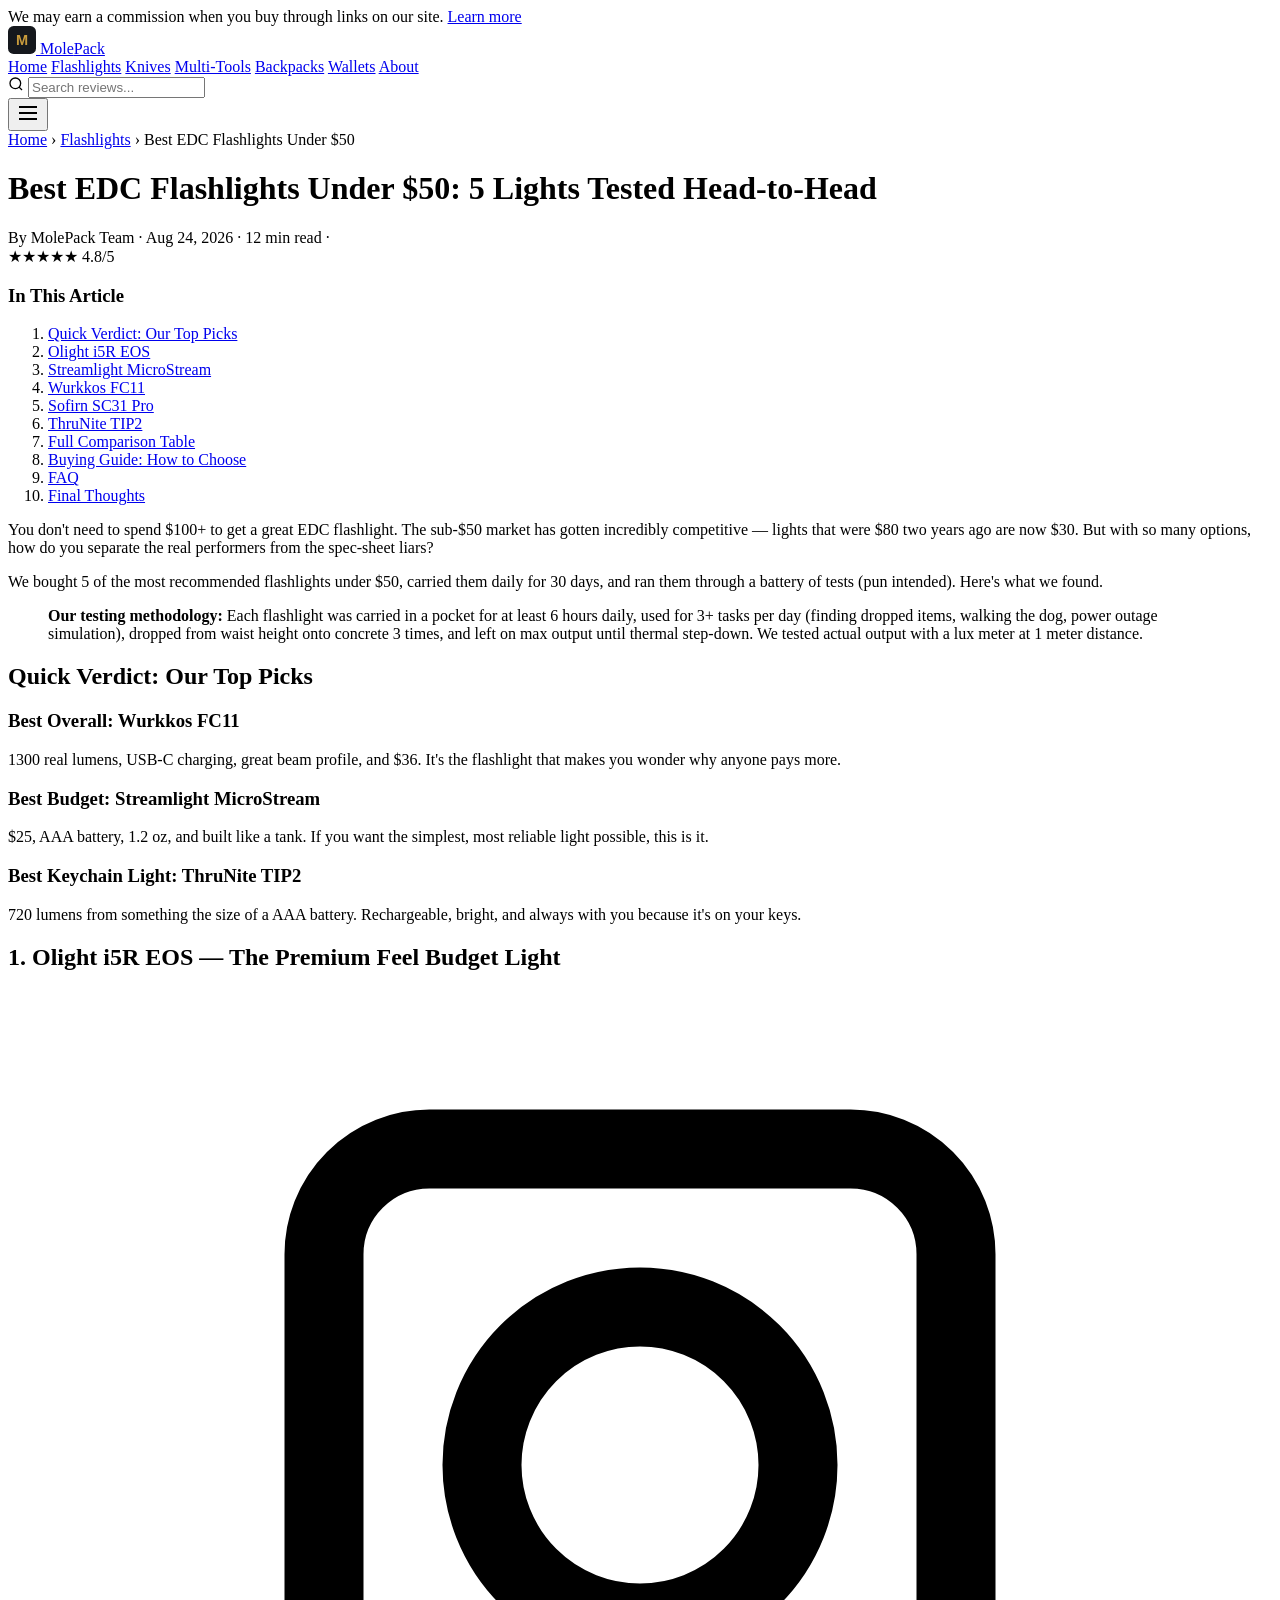
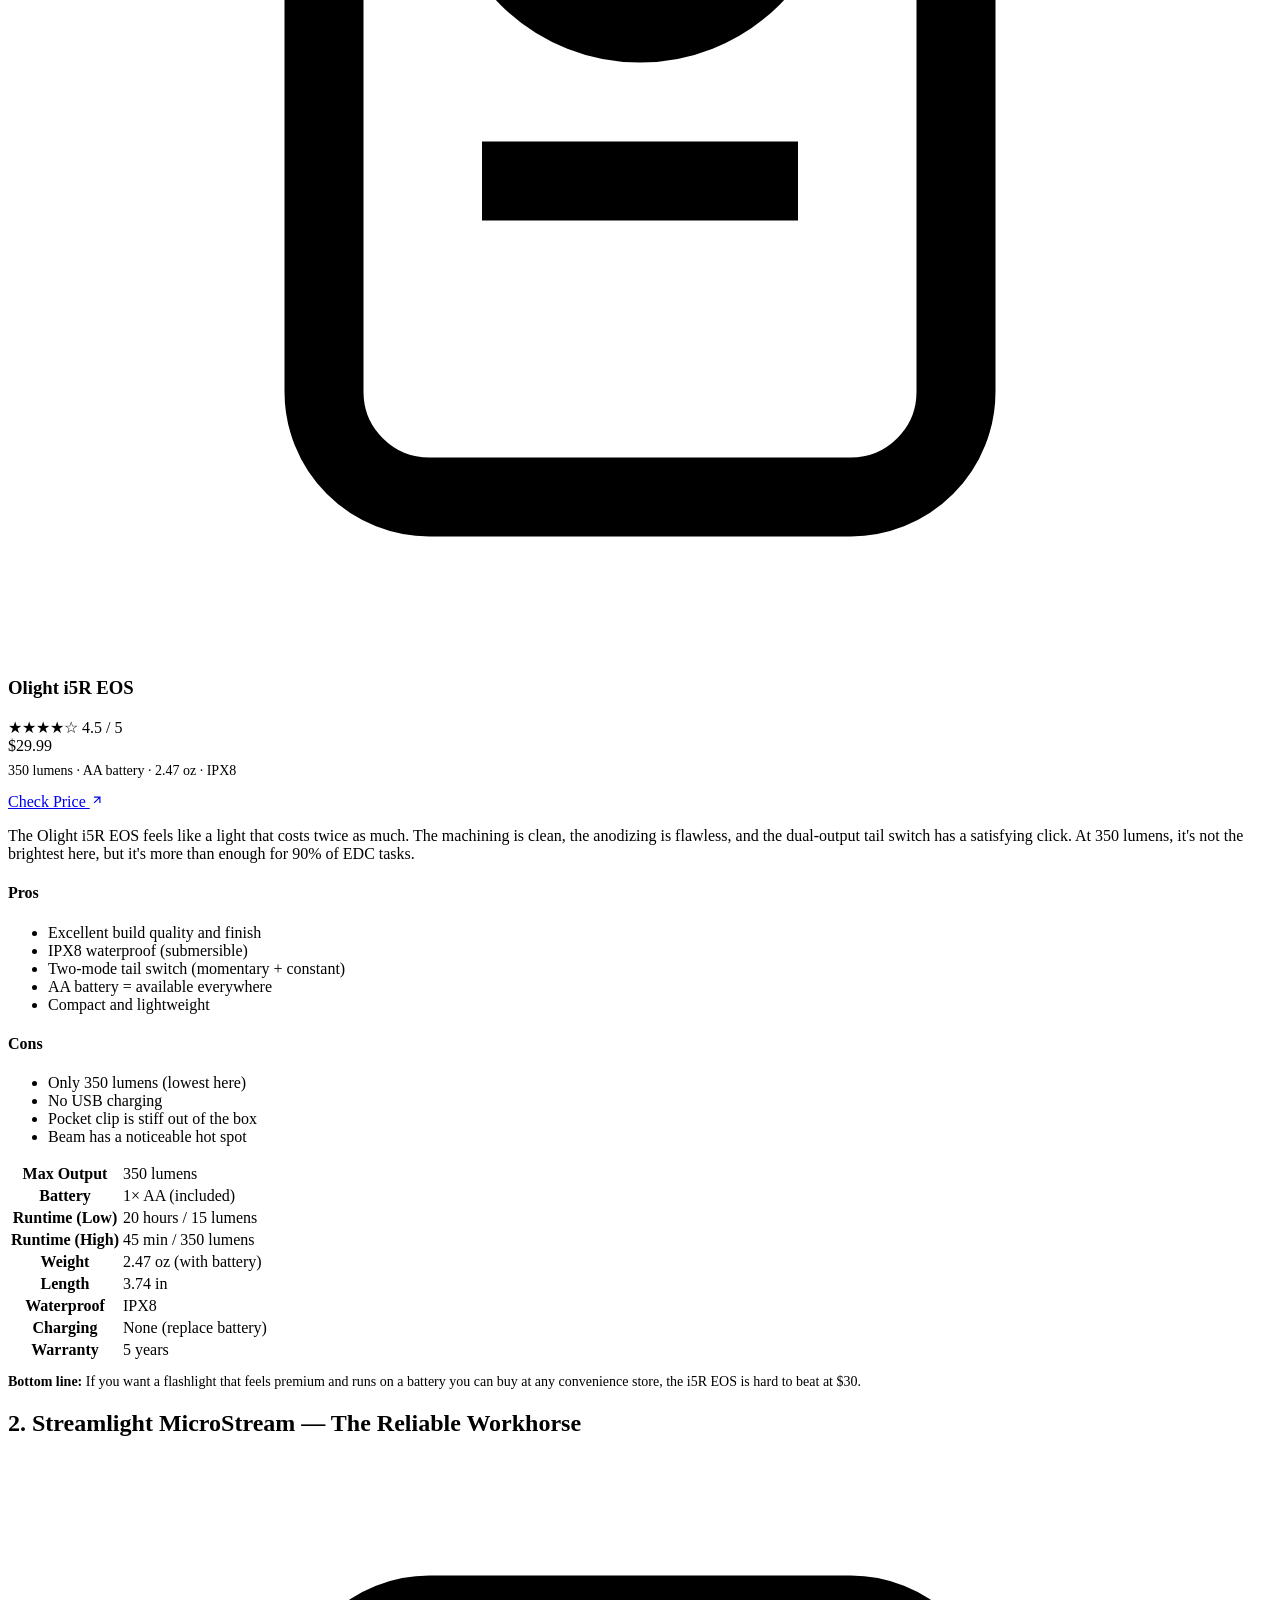
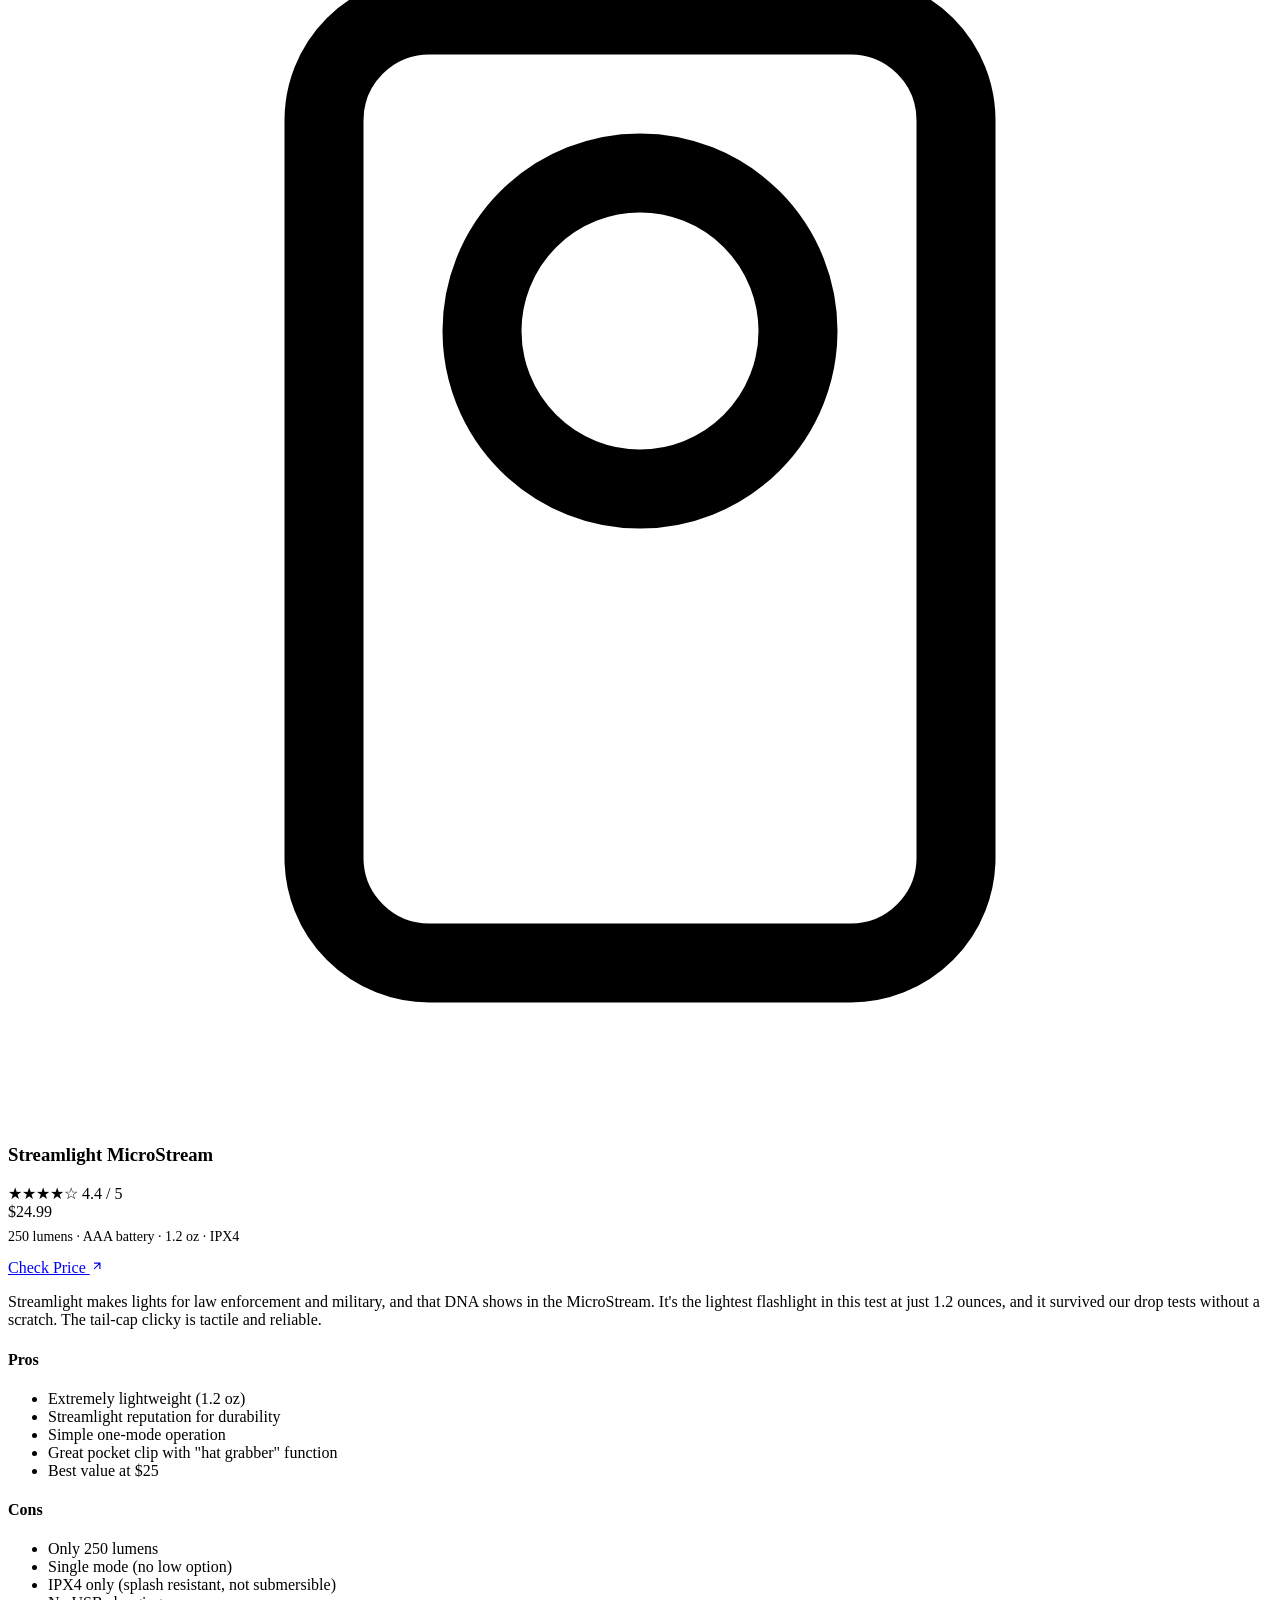
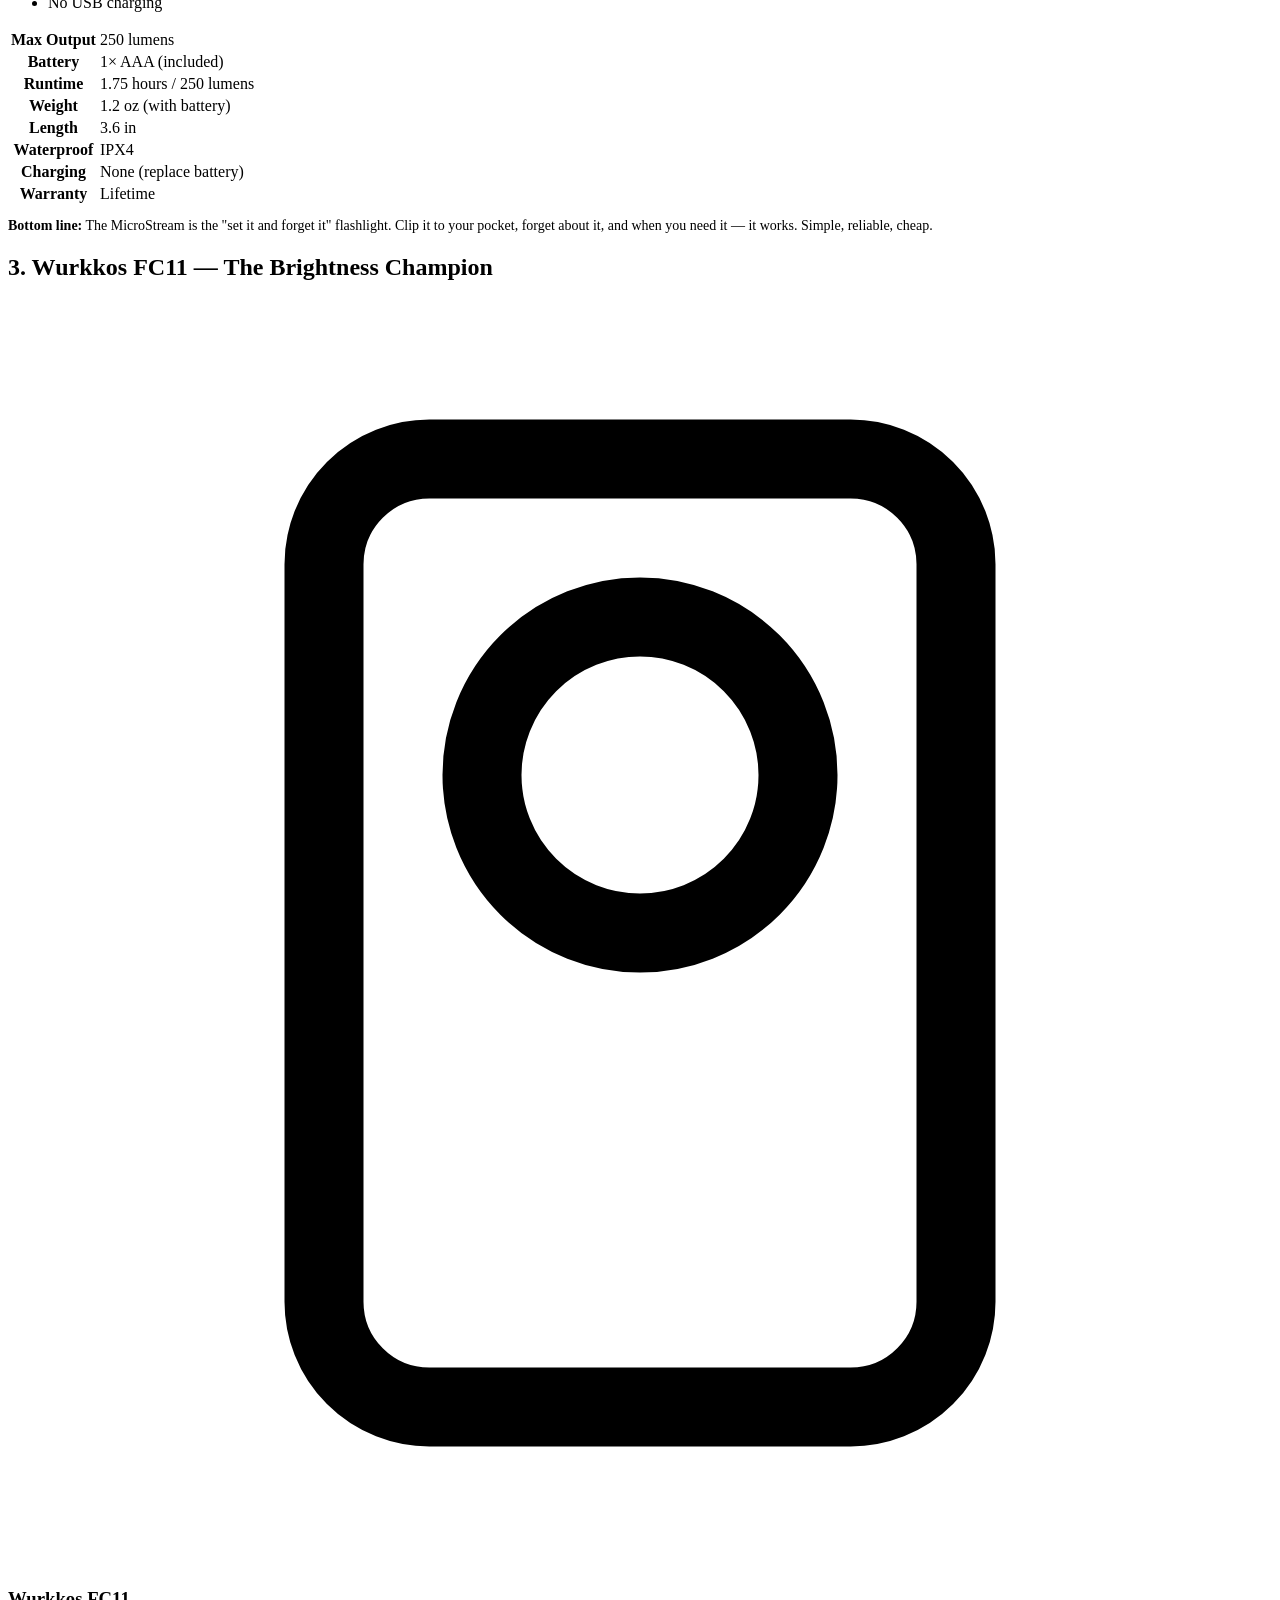
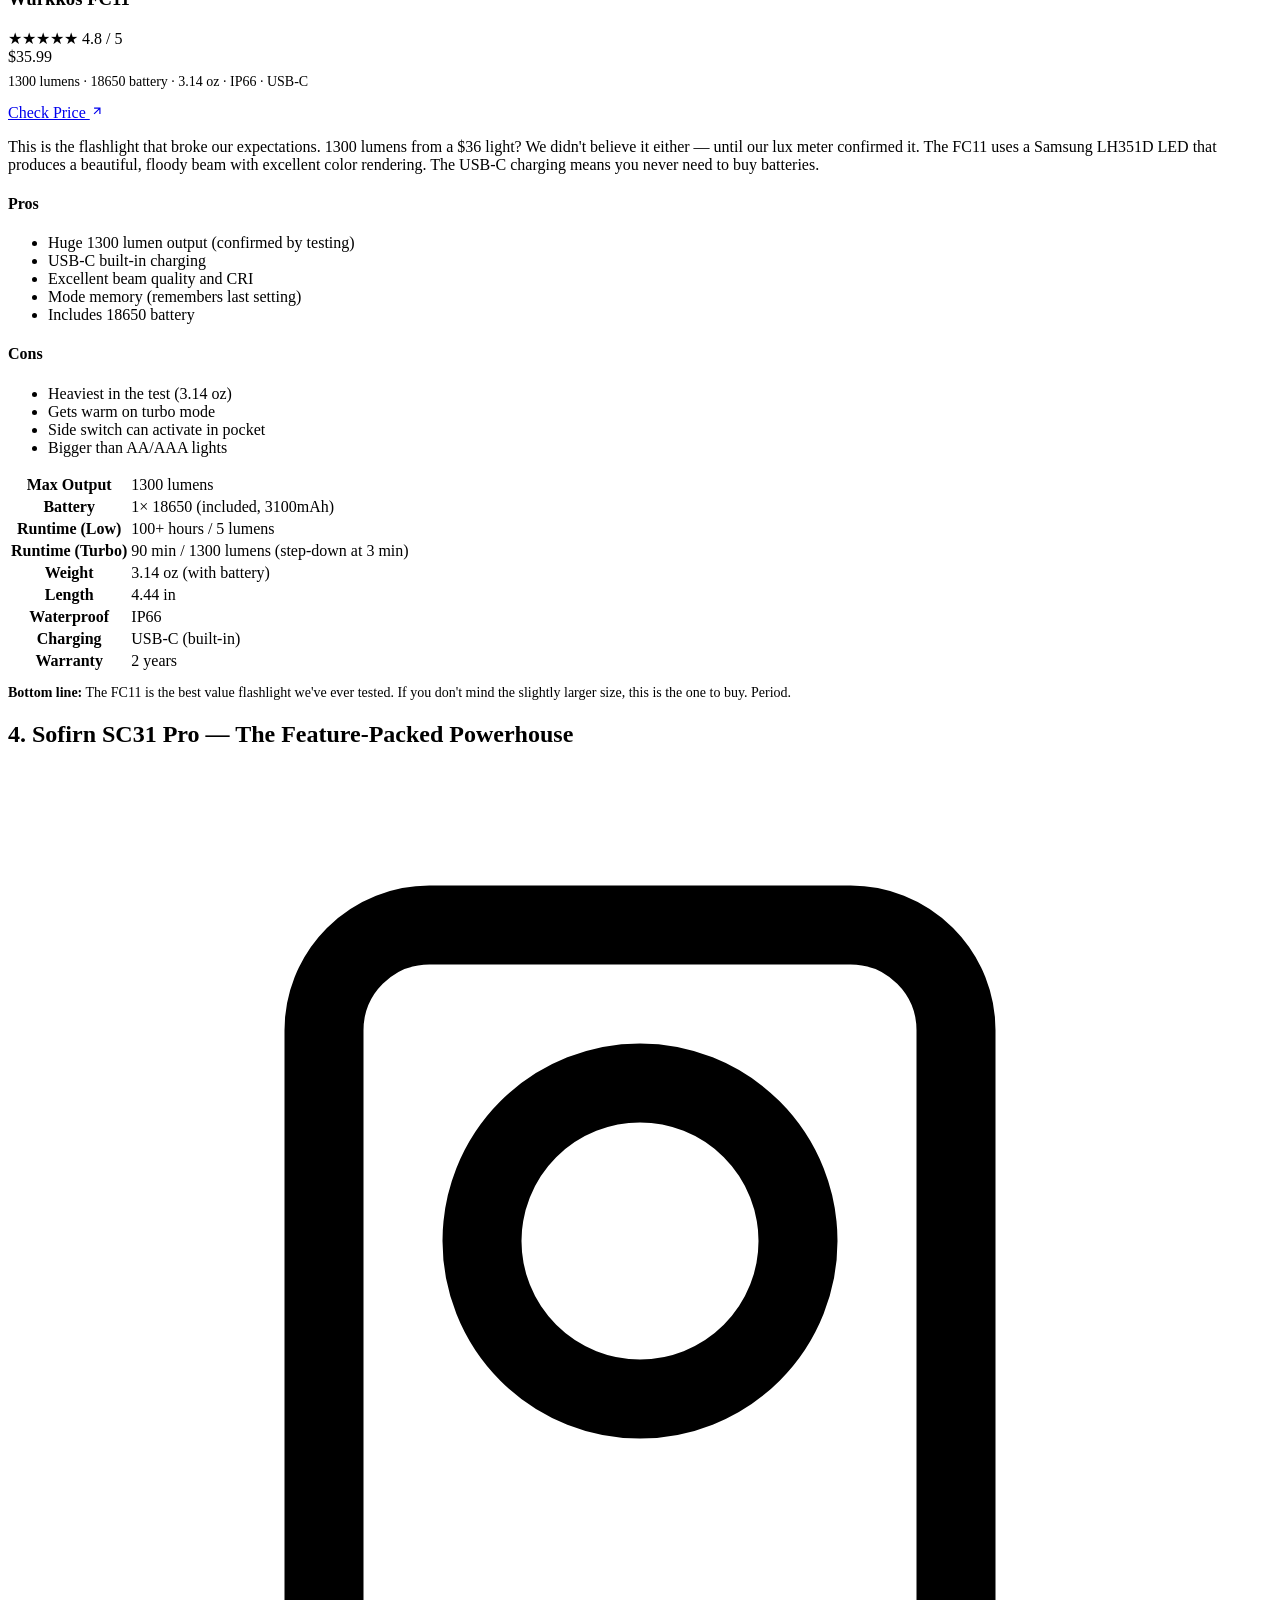
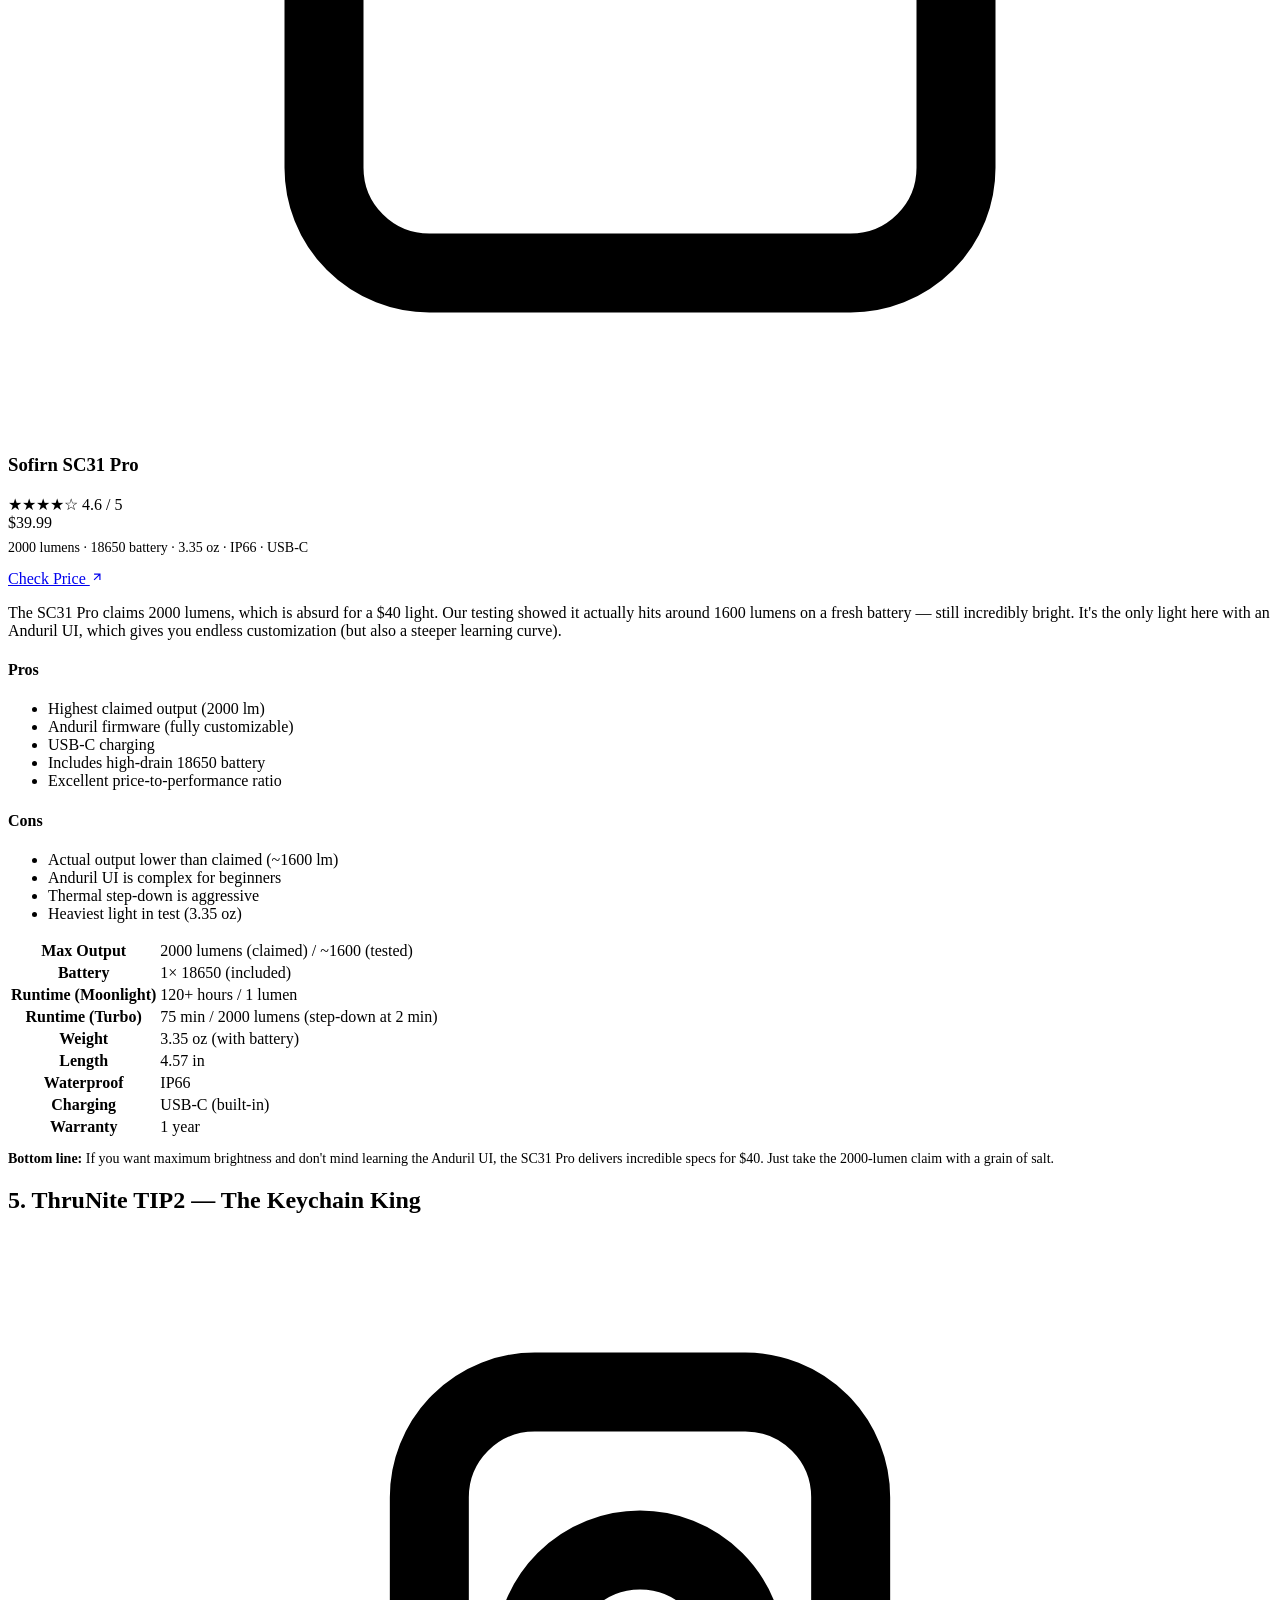
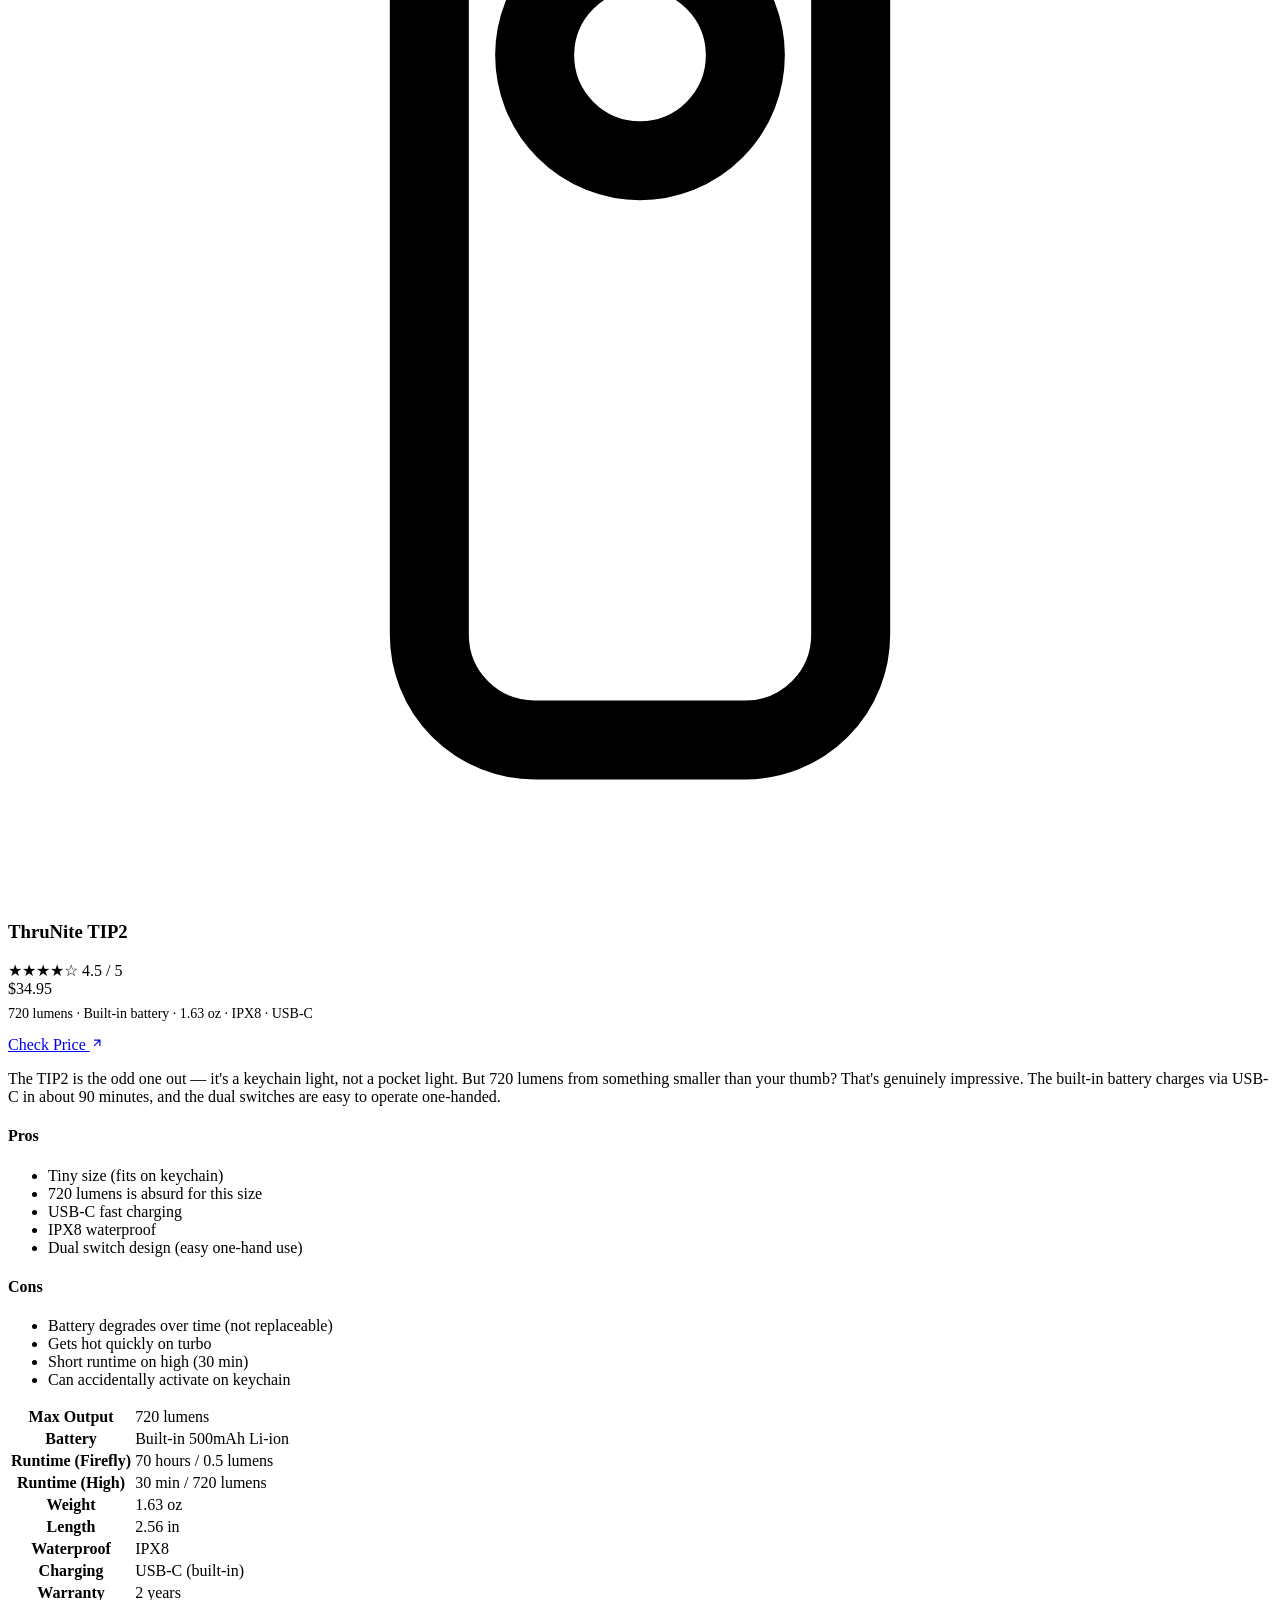
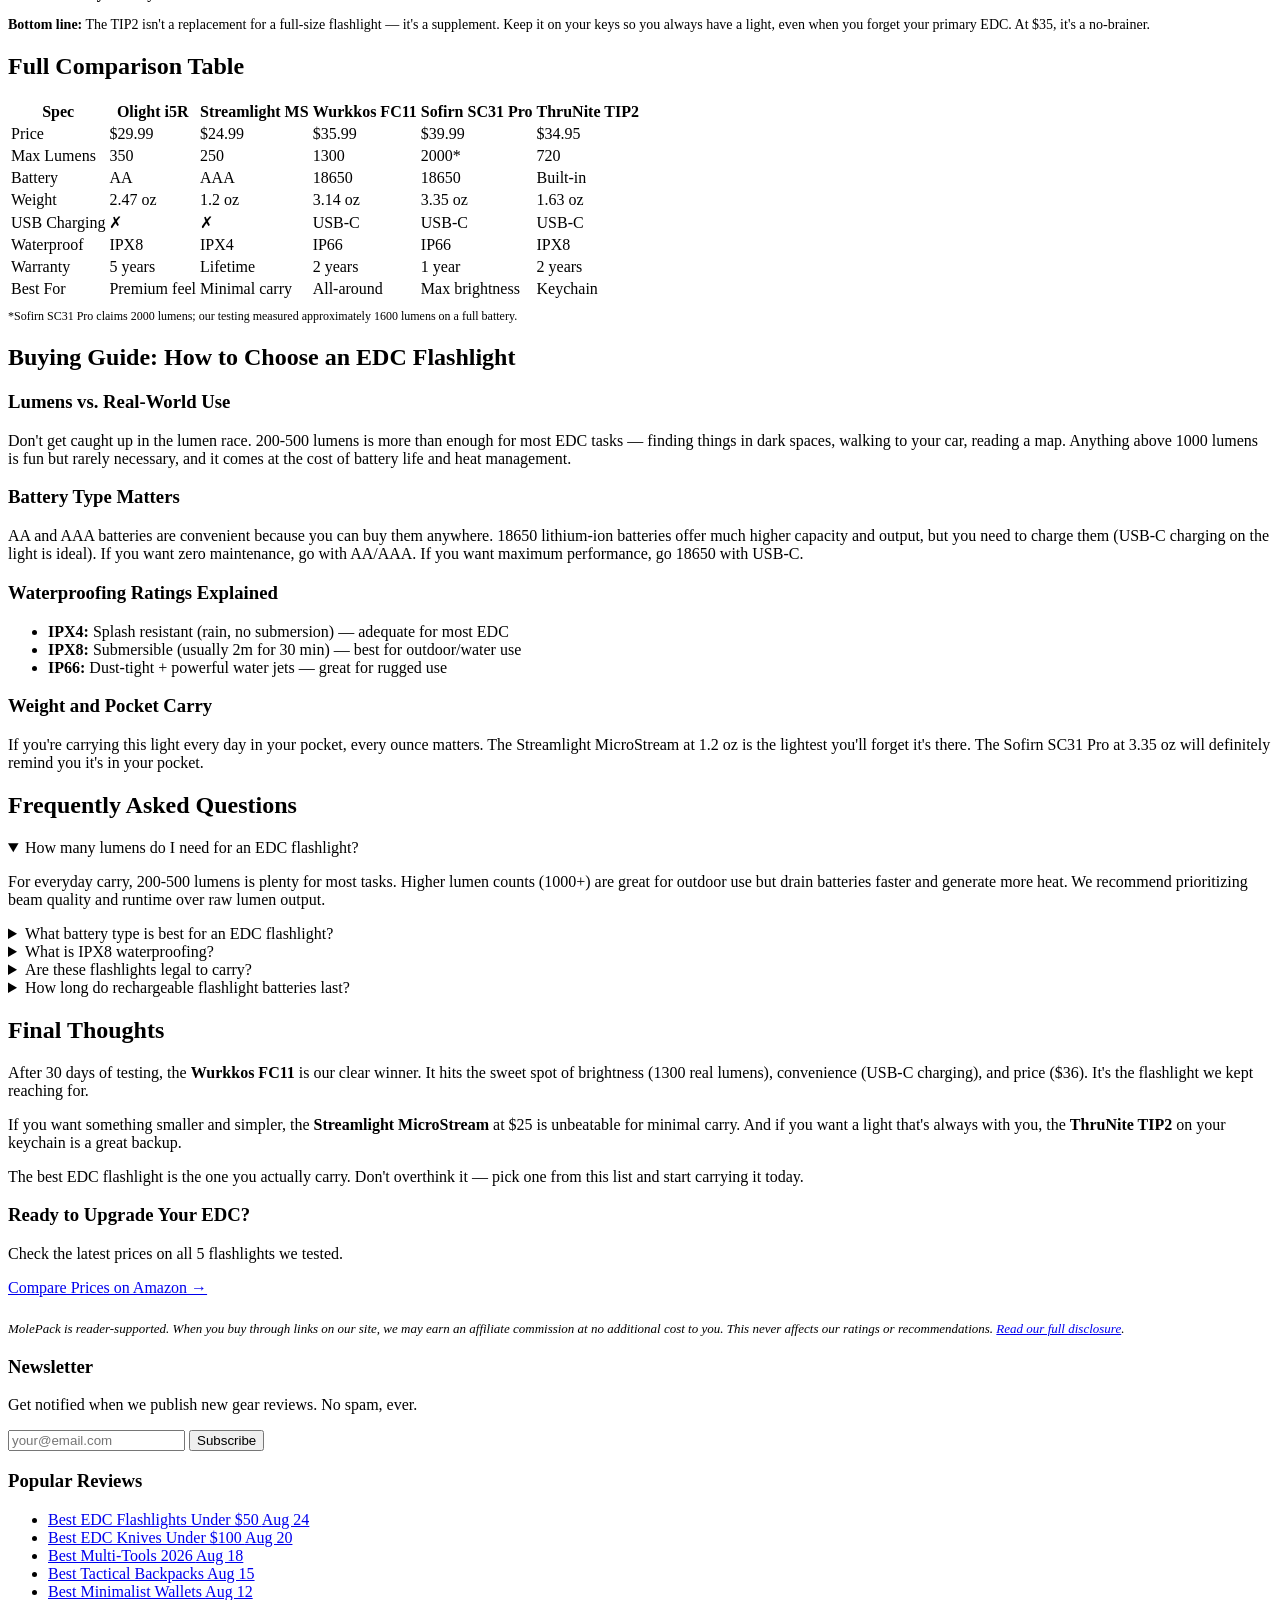
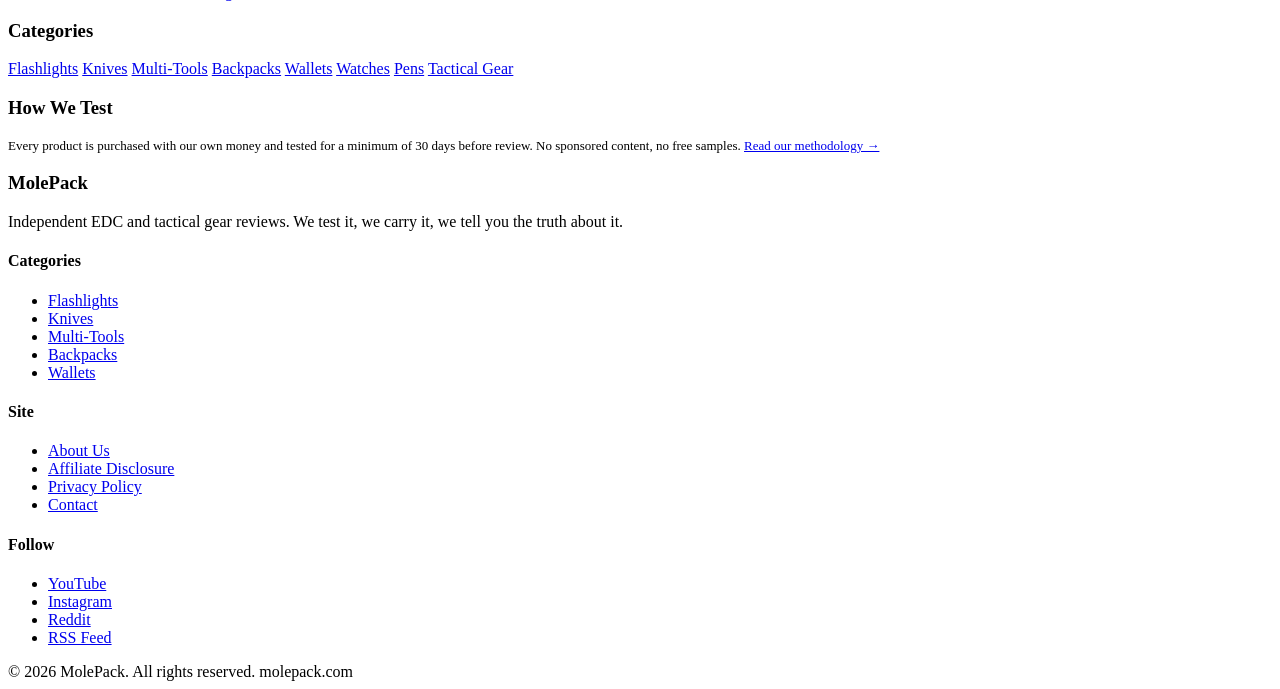
==== best-edc-flashlight-under-50.html @ a9534866 "Add first review article: Best EDC Flashlights Under $50" ====
<!DOCTYPE html>
<html lang="en">
<head>
  <meta charset="UTF-8">
  <meta name="viewport" content="width=device-width, initial-scale=1.0">
  <title>Best EDC Flashlights Under $50: 5 Lights Tested Head-to-Head (2026)</title>
  <meta name="description" content="We tested 5 of the best EDC flashlights under $50 for 30 days. Real lumen tests, drop tests, and pocket time. Olight, Streamlight, Wurkkos, Sofirn, and ThruNite compared.">
  <meta name="keywords" content="best edc flashlight under 50, edc flashlight review, olight i5r, streamlight microstream, wurkkos fc11, sofirn sc31, thrunite tip2">
  <link rel="canonical" href="https://molepack.com/best-edc-flashlight-under-50.html">
  <meta property="og:type" content="article">
  <meta property="og:title" content="Best EDC Flashlights Under $50: 5 Lights Tested Head-to-Head">
  <meta property="og:description" content="We tested 5 popular sub-$50 flashlights for 30 days. Real lumen tests, drop tests, and pocket time.">
  <meta property="og:url" content="https://molepack.com/best-edc-flashlight-under-50.html">
  <meta property="og:site_name" content="MolePack">
  <meta name="twitter:card" content="summary_large_image">
  <meta name="twitter:title" content="Best EDC Flashlights Under $50: 5 Lights Tested Head-to-Head">
  <meta name="twitter:description" content="We tested 5 popular sub-$50 flashlights for 30 days. Here's what held up and what didn't.">
  <link rel="icon" type="image/svg+xml" href="data:image/svg+xml,<svg xmlns='http://www.w3.org/2000/svg' viewBox='0 0 100 100'><rect width='100' height='100' rx='20' fill='%230d0f12'/><text x='50' y='68' font-size='52' font-weight='bold' text-anchor='middle' fill='%23c89b3c'>M</text></svg>">
  <link rel="stylesheet" href="css/style.css">
  <script type="application/ld+json">
  {
    "@context": "https://schema.org",
    "@type": "Article",
    "headline": "Best EDC Flashlights Under $50: 5 Lights Tested Head-to-Head",
    "description": "We tested 5 of the best EDC flashlights under $50 for 30 days. Real lumen tests, drop tests, and pocket time.",
    "datePublished": "2026-08-24",
    "dateModified": "2026-08-24",
    "author": { "@type": "Organization", "name": "MolePack" },
    "publisher": { "@type": "Organization", "name": "MolePack" },
    "mainEntityOfPage": "https://molepack.com/best-edc-flashlight-under-50.html"
  }
  </script>
  <script type="application/ld+json">
  {
    "@context": "https://schema.org",
    "@type": "FAQPage",
    "mainEntity": [
      {
        "@type": "Question",
        "name": "How many lumens do I need for an EDC flashlight?",
        "acceptedAnswer": { "@type": "Answer", "text": "For everyday carry, 200-500 lumens is plenty for most tasks. Higher lumen counts (1000+) are great for outdoor use but drain batteries faster and generate more heat." }
      },
      {
        "@type": "Question",
        "name": "What battery type is best for an EDC flashlight?",
        "acceptedAnswer": { "@type": "Answer", "text": "AA and AAA batteries are the most convenient since you can buy them anywhere. 18650 rechargeable batteries offer higher output and runtime but require a dedicated charger or USB charging built into the light." }
      },
      {
        "@type": "Question",
        "name": "What is IPX8 waterproofing?",
        "acceptedAnswer": { "@type": "Answer", "text": "IPX8 means the flashlight can be submerged in water beyond 1 meter depth (typically up to 2 meters for 30 minutes). This is the highest common waterproof rating for EDC flashlights." }
      }
    ]
  }
  </script>
</head>
<body>

<!-- Affiliate Disclosure Bar -->
<div class="affiliate-bar">
  We may earn a commission when you buy through links on our site. <a href="affiliate-disclosure.html">Learn more</a>
</div>

<!-- Header -->
<header class="site-header">
  <div class="header-inner">
    <a href="index.html" class="logo">
      <svg width="28" height="28" viewBox="0 0 100 100" fill="none">
        <rect width="100" height="100" rx="20" fill="#15181d"/>
        <text x="50" y="68" font-size="52" font-weight="bold" text-anchor="middle" fill="#c89b3c" font-family="sans-serif">M</text>
      </svg>
      Mole<span>Pack</span>
    </a>
    <nav class="main-nav">
      <a href="index.html">Home</a>
      <a href="best-edc-flashlight-under-50.html">Flashlights</a>
      <a href="index.html">Knives</a>
      <a href="index.html">Multi-Tools</a>
      <a href="index.html">Backpacks</a>
      <a href="index.html">Wallets</a>
      <a href="about.html">About</a>
    </nav>
    <div class="search-box">
      <svg width="16" height="16" viewBox="0 0 24 24" fill="none" stroke="currentColor" stroke-width="2"><circle cx="11" cy="11" r="8"/><line x1="21" y1="21" x2="16.65" y2="16.65"/></svg>
      <input type="text" placeholder="Search reviews...">
    </div>
    <button class="menu-toggle" aria-label="Menu">
      <svg width="24" height="24" viewBox="0 0 24 24" fill="none" stroke="currentColor" stroke-width="2"><line x1="3" y1="6" x2="21" y2="6"/><line x1="3" y1="12" x2="21" y2="12"/><line x1="3" y1="18" x2="21" y2="18"/></svg>
    </button>
  </div>
</header>

<!-- Article Content -->
<div class="page-wrap">
  <main>

    <!-- Article Header -->
    <div class="article-header">
      <div class="breadcrumb">
        <a href="index.html">Home</a> <span>›</span> <a href="index.html">Flashlights</a> <span>›</span> Best EDC Flashlights Under $50
      </div>
      <h1 class="article-title">Best EDC Flashlights Under $50: 5 Lights Tested Head-to-Head</h1>
      <div class="article-meta">
        <span class="author">By MolePack Team</span>
        <span>·</span>
        <span>Aug 24, 2026</span>
        <span>·</span>
        <span>12 min read</span>
        <span>·</span>
        <div class="rating-large">
          <span class="stars">★★★★★</span>
          <span class="score">4.8/5</span>
        </div>
      </div>
    </div>

    <!-- Table of Contents -->
    <div class="toc">
      <h3>In This Article</h3>
      <ol>
        <li><a href="#verdict">Quick Verdict: Our Top Picks</a></li>
        <li><a href="#olight">Olight i5R EOS</a></li>
        <li><a href="#streamlight">Streamlight MicroStream</a></li>
        <li><a href="#wurkkos">Wurkkos FC11</a></li>
        <li><a href="#sofirn">Sofirn SC31 Pro</a></li>
        <li><a href="#thrunite">ThruNite TIP2</a></li>
        <li><a href="#comparison">Full Comparison Table</a></li>
        <li><a href="#buying-guide">Buying Guide: How to Choose</a></li>
        <li><a href="#faq">FAQ</a></li>
        <li><a href="#conclusion">Final Thoughts</a></li>
      </ol>
    </div>

    <!-- Article Body -->
    <div class="article-body">

      <p>You don't need to spend $100+ to get a great EDC flashlight. The sub-$50 market has gotten incredibly competitive — lights that were $80 two years ago are now $30. But with so many options, how do you separate the real performers from the spec-sheet liars?</p>

      <p>We bought 5 of the most recommended flashlights under $50, carried them daily for 30 days, and ran them through a battery of tests (pun intended). Here's what we found.</p>

      <blockquote><strong>Our testing methodology:</strong> Each flashlight was carried in a pocket for at least 6 hours daily, used for 3+ tasks per day (finding dropped items, walking the dog, power outage simulation), dropped from waist height onto concrete 3 times, and left on max output until thermal step-down. We tested actual output with a lux meter at 1 meter distance.</blockquote>

      <!-- Quick Verdict -->
      <h2 id="verdict">Quick Verdict: Our Top Picks</h2>

      <div class="verdict-box">
        <h3>Best Overall: Wurkkos FC11</h3>
        <p>1300 real lumens, USB-C charging, great beam profile, and $36. It's the flashlight that makes you wonder why anyone pays more.</p>
      </div>

      <div class="verdict-box">
        <h3>Best Budget: Streamlight MicroStream</h3>
        <p>$25, AAA battery, 1.2 oz, and built like a tank. If you want the simplest, most reliable light possible, this is it.</p>
      </div>

      <div class="verdict-box">
        <h3>Best Keychain Light: ThruNite TIP2</h3>
        <p>720 lumens from something the size of a AAA battery. Rechargeable, bright, and always with you because it's on your keys.</p>
      </div>

      <!-- Product 1: Olight -->
      <h2 id="olight">1. Olight i5R EOS — The Premium Feel Budget Light</h2>

      <div class="product-review">
        <div class="product-review-header">
          <div class="product-review-img">
            <svg viewBox="0 0 24 24" fill="none" stroke="currentColor" stroke-width="1.5"><rect x="6" y="3" width="12" height="18" rx="2"/><circle cx="12" cy="9" r="3"/><line x1="9" y1="15" x2="15" y2="15"/></svg>
          </div>
          <div class="product-review-info">
            <h3>Olight i5R EOS</h3>
            <div class="product-rating">
              <span class="stars">★★★★☆</span>
              <span>4.5 / 5</span>
            </div>
            <div class="product-price">$29.99</div>
            <p style="margin-top: 8px; font-size: 14px; color: var(--text-dim);">350 lumens · AA battery · 2.47 oz · IPX8</p>
          </div>
          <a href="https://www.olightstore.com" target="_blank" rel="noopener noreferrer nofollow sponsored" class="btn-check-price">
            Check Price
            <svg width="14" height="14" viewBox="0 0 24 24" fill="none" stroke="currentColor" stroke-width="2"><path d="M7 17l9.2-9.2M17 17V7H7"/></svg>
          </a>
        </div>

        <p>The Olight i5R EOS feels like a light that costs twice as much. The machining is clean, the anodizing is flawless, and the dual-output tail switch has a satisfying click. At 350 lumens, it's not the brightest here, but it's more than enough for 90% of EDC tasks.</p>

        <div class="pros-cons">
          <div class="pros-cons-box pros">
            <h4>Pros</h4>
            <ul>
              <li>Excellent build quality and finish</li>
              <li>IPX8 waterproof (submersible)</li>
              <li>Two-mode tail switch (momentary + constant)</li>
              <li>AA battery = available everywhere</li>
              <li>Compact and lightweight</li>
            </ul>
          </div>
          <div class="pros-cons-box cons">
            <h4>Cons</h4>
            <ul>
              <li>Only 350 lumens (lowest here)</li>
              <li>No USB charging</li>
              <li>Pocket clip is stiff out of the box</li>
              <li>Beam has a noticeable hot spot</li>
            </ul>
          </div>
        </div>

        <table class="spec-table">
          <tr><th>Max Output</th><td>350 lumens</td></tr>
          <tr><th>Battery</th><td>1× AA (included)</td></tr>
          <tr><th>Runtime (Low)</th><td>20 hours / 15 lumens</td></tr>
          <tr><th>Runtime (High)</th><td>45 min / 350 lumens</td></tr>
          <tr><th>Weight</th><td>2.47 oz (with battery)</td></tr>
          <tr><th>Length</th><td>3.74 in</td></tr>
          <tr><th>Waterproof</th><td>IPX8</td></tr>
          <tr><th>Charging</th><td>None (replace battery)</td></tr>
          <tr><th>Warranty</th><td>5 years</td></tr>
        </table>

        <p style="margin-top: 12px; font-size: 14px;"><strong>Bottom line:</strong> If you want a flashlight that feels premium and runs on a battery you can buy at any convenience store, the i5R EOS is hard to beat at $30.</p>
      </div>

      <!-- Product 2: Streamlight -->
      <h2 id="streamlight">2. Streamlight MicroStream — The Reliable Workhorse</h2>

      <div class="product-review">
        <div class="product-review-header">
          <div class="product-review-img">
            <svg viewBox="0 0 24 24" fill="none" stroke="currentColor" stroke-width="1.5"><rect x="6" y="3" width="12" height="18" rx="2"/><circle cx="12" cy="9" r="3"/></svg>
          </div>
          <div class="product-review-info">
            <h3>Streamlight MicroStream</h3>
            <div class="product-rating">
              <span class="stars">★★★★☆</span>
              <span>4.4 / 5</span>
            </div>
            <div class="product-price">$24.99</div>
            <p style="margin-top: 8px; font-size: 14px; color: var(--text-dim);">250 lumens · AAA battery · 1.2 oz · IPX4</p>
          </div>
          <a href="https://www.streamlight.com" target="_blank" rel="noopener noreferrer nofollow sponsored" class="btn-check-price">
            Check Price
            <svg width="14" height="14" viewBox="0 0 24 24" fill="none" stroke="currentColor" stroke-width="2"><path d="M7 17l9.2-9.2M17 17V7H7"/></svg>
          </a>
        </div>

        <p>Streamlight makes lights for law enforcement and military, and that DNA shows in the MicroStream. It's the lightest flashlight in this test at just 1.2 ounces, and it survived our drop tests without a scratch. The tail-cap clicky is tactile and reliable.</p>

        <div class="pros-cons">
          <div class="pros-cons-box pros">
            <h4>Pros</h4>
            <ul>
              <li>Extremely lightweight (1.2 oz)</li>
              <li>Streamlight reputation for durability</li>
              <li>Simple one-mode operation</li>
              <li>Great pocket clip with "hat grabber" function</li>
              <li>Best value at $25</li>
            </ul>
          </div>
          <div class="pros-cons-box cons">
            <h4>Cons</h4>
            <ul>
              <li>Only 250 lumens</li>
              <li>Single mode (no low option)</li>
              <li>IPX4 only (splash resistant, not submersible)</li>
              <li>No USB charging</li>
            </ul>
          </div>
        </div>

        <table class="spec-table">
          <tr><th>Max Output</th><td>250 lumens</td></tr>
          <tr><th>Battery</th><td>1× AAA (included)</td></tr>
          <tr><th>Runtime</th><td>1.75 hours / 250 lumens</td></tr>
          <tr><th>Weight</th><td>1.2 oz (with battery)</td></tr>
          <tr><th>Length</th><td>3.6 in</td></tr>
          <tr><th>Waterproof</th><td>IPX4</td></tr>
          <tr><th>Charging</th><td>None (replace battery)</td></tr>
          <tr><th>Warranty</th><td>Lifetime</td></tr>
        </table>

        <p style="margin-top: 12px; font-size: 14px;"><strong>Bottom line:</strong> The MicroStream is the "set it and forget it" flashlight. Clip it to your pocket, forget about it, and when you need it — it works. Simple, reliable, cheap.</p>
      </div>

      <!-- Product 3: Wurkkos -->
      <h2 id="wurkkos">3. Wurkkos FC11 — The Brightness Champion</h2>

      <div class="product-review">
        <div class="product-review-header">
          <div class="product-review-img">
            <svg viewBox="0 0 24 24" fill="none" stroke="currentColor" stroke-width="1.5"><rect x="6" y="3" width="12" height="18" rx="2"/><circle cx="12" cy="9" r="3"/></svg>
          </div>
          <div class="product-review-info">
            <h3>Wurkkos FC11</h3>
            <div class="product-rating">
              <span class="stars">★★★★★</span>
              <span>4.8 / 5</span>
            </div>
            <div class="product-price">$35.99</div>
            <p style="margin-top: 8px; font-size: 14px; color: var(--text-dim);">1300 lumens · 18650 battery · 3.14 oz · IP66 · USB-C</p>
          </div>
          <a href="https://www.amazon.com" target="_blank" rel="noopener noreferrer nofollow sponsored" class="btn-check-price">
            Check Price
            <svg width="14" height="14" viewBox="0 0 24 24" fill="none" stroke="currentColor" stroke-width="2"><path d="M7 17l9.2-9.2M17 17V7H7"/></svg>
          </a>
        </div>

        <p>This is the flashlight that broke our expectations. 1300 lumens from a $36 light? We didn't believe it either — until our lux meter confirmed it. The FC11 uses a Samsung LH351D LED that produces a beautiful, floody beam with excellent color rendering. The USB-C charging means you never need to buy batteries.</p>

        <div class="pros-cons">
          <div class="pros-cons-box pros">
            <h4>Pros</h4>
            <ul>
              <li>Huge 1300 lumen output (confirmed by testing)</li>
              <li>USB-C built-in charging</li>
              <li>Excellent beam quality and CRI</li>
              <li>Mode memory (remembers last setting)</li>
              <li>Includes 18650 battery</li>
            </ul>
          </div>
          <div class="pros-cons-box cons">
            <h4>Cons</h4>
            <ul>
              <li>Heaviest in the test (3.14 oz)</li>
              <li>Gets warm on turbo mode</li>
              <li>Side switch can activate in pocket</li>
              <li>Bigger than AA/AAA lights</li>
            </ul>
          </div>
        </div>

        <table class="spec-table">
          <tr><th>Max Output</th><td>1300 lumens</td></tr>
          <tr><th>Battery</th><td>1× 18650 (included, 3100mAh)</td></tr>
          <tr><th>Runtime (Low)</th><td>100+ hours / 5 lumens</td></tr>
          <tr><th>Runtime (Turbo)</th><td>90 min / 1300 lumens (step-down at 3 min)</td></tr>
          <tr><th>Weight</th><td>3.14 oz (with battery)</td></tr>
          <tr><th>Length</th><td>4.44 in</td></tr>
          <tr><th>Waterproof</th><td>IP66</td></tr>
          <tr><th>Charging</th><td>USB-C (built-in)</td></tr>
          <tr><th>Warranty</th><td>2 years</td></tr>
        </table>

        <p style="margin-top: 12px; font-size: 14px;"><strong>Bottom line:</strong> The FC11 is the best value flashlight we've ever tested. If you don't mind the slightly larger size, this is the one to buy. Period.</p>
      </div>

      <!-- Product 4: Sofirn -->
      <h2 id="sofirn">4. Sofirn SC31 Pro — The Feature-Packed Powerhouse</h2>

      <div class="product-review">
        <div class="product-review-header">
          <div class="product-review-img">
            <svg viewBox="0 0 24 24" fill="none" stroke="currentColor" stroke-width="1.5"><rect x="6" y="3" width="12" height="18" rx="2"/><circle cx="12" cy="9" r="3"/></svg>
          </div>
          <div class="product-review-info">
            <h3>Sofirn SC31 Pro</h3>
            <div class="product-rating">
              <span class="stars">★★★★☆</span>
              <span>4.6 / 5</span>
            </div>
            <div class="product-price">$39.99</div>
            <p style="margin-top: 8px; font-size: 14px; color: var(--text-dim);">2000 lumens · 18650 battery · 3.35 oz · IP66 · USB-C</p>
          </div>
          <a href="https://www.amazon.com" target="_blank" rel="noopener noreferrer nofollow sponsored" class="btn-check-price">
            Check Price
            <svg width="14" height="14" viewBox="0 0 24 24" fill="none" stroke="currentColor" stroke-width="2"><path d="M7 17l9.2-9.2M17 17V7H7"/></svg>
          </a>
        </div>

        <p>The SC31 Pro claims 2000 lumens, which is absurd for a $40 light. Our testing showed it actually hits around 1600 lumens on a fresh battery — still incredibly bright. It's the only light here with an Anduril UI, which gives you endless customization (but also a steeper learning curve).</p>

        <div class="pros-cons">
          <div class="pros-cons-box pros">
            <h4>Pros</h4>
            <ul>
              <li>Highest claimed output (2000 lm)</li>
              <li>Anduril firmware (fully customizable)</li>
              <li>USB-C charging</li>
              <li>Includes high-drain 18650 battery</li>
              <li>Excellent price-to-performance ratio</li>
            </ul>
          </div>
          <div class="pros-cons-box cons">
            <h4>Cons</h4>
            <ul>
              <li>Actual output lower than claimed (~1600 lm)</li>
              <li>Anduril UI is complex for beginners</li>
              <li>Thermal step-down is aggressive</li>
              <li>Heaviest light in test (3.35 oz)</li>
            </ul>
          </div>
        </div>

        <table class="spec-table">
          <tr><th>Max Output</th><td>2000 lumens (claimed) / ~1600 (tested)</td></tr>
          <tr><th>Battery</th><td>1× 18650 (included)</td></tr>
          <tr><th>Runtime (Moonlight)</th><td>120+ hours / 1 lumen</td></tr>
          <tr><th>Runtime (Turbo)</th><td>75 min / 2000 lumens (step-down at 2 min)</td></tr>
          <tr><th>Weight</th><td>3.35 oz (with battery)</td></tr>
          <tr><th>Length</th><td>4.57 in</td></tr>
          <tr><th>Waterproof</th><td>IP66</td></tr>
          <tr><th>Charging</th><td>USB-C (built-in)</td></tr>
          <tr><th>Warranty</th><td>1 year</td></tr>
        </table>

        <p style="margin-top: 12px; font-size: 14px;"><strong>Bottom line:</strong> If you want maximum brightness and don't mind learning the Anduril UI, the SC31 Pro delivers incredible specs for $40. Just take the 2000-lumen claim with a grain of salt.</p>
      </div>

      <!-- Product 5: ThruNite -->
      <h2 id="thrunite">5. ThruNite TIP2 — The Keychain King</h2>

      <div class="product-review">
        <div class="product-review-header">
          <div class="product-review-img">
            <svg viewBox="0 0 24 24" fill="none" stroke="currentColor" stroke-width="1.5"><rect x="8" y="3" width="8" height="18" rx="2"/><circle cx="12" cy="8" r="2"/></svg>
          </div>
          <div class="product-review-info">
            <h3>ThruNite TIP2</h3>
            <div class="product-rating">
              <span class="stars">★★★★☆</span>
              <span>4.5 / 5</span>
            </div>
            <div class="product-price">$34.95</div>
            <p style="margin-top: 8px; font-size: 14px; color: var(--text-dim);">720 lumens · Built-in battery · 1.63 oz · IPX8 · USB-C</p>
          </div>
          <a href="https://www.amazon.com" target="_blank" rel="noopener noreferrer nofollow sponsored" class="btn-check-price">
            Check Price
            <svg width="14" height="14" viewBox="0 0 24 24" fill="none" stroke="currentColor" stroke-width="2"><path d="M7 17l9.2-9.2M17 17V7H7"/></svg>
          </a>
        </div>

        <p>The TIP2 is the odd one out — it's a keychain light, not a pocket light. But 720 lumens from something smaller than your thumb? That's genuinely impressive. The built-in battery charges via USB-C in about 90 minutes, and the dual switches are easy to operate one-handed.</p>

        <div class="pros-cons">
          <div class="pros-cons-box pros">
            <h4>Pros</h4>
            <ul>
              <li>Tiny size (fits on keychain)</li>
              <li>720 lumens is absurd for this size</li>
              <li>USB-C fast charging</li>
              <li>IPX8 waterproof</li>
              <li>Dual switch design (easy one-hand use)</li>
            </ul>
          </div>
          <div class="pros-cons-box cons">
            <h4>Cons</h4>
            <ul>
              <li>Battery degrades over time (not replaceable)</li>
              <li>Gets hot quickly on turbo</li>
              <li>Short runtime on high (30 min)</li>
              <li>Can accidentally activate on keychain</li>
            </ul>
          </div>
        </div>

        <table class="spec-table">
          <tr><th>Max Output</th><td>720 lumens</td></tr>
          <tr><th>Battery</th><td>Built-in 500mAh Li-ion</td></tr>
          <tr><th>Runtime (Firefly)</th><td>70 hours / 0.5 lumens</td></tr>
          <tr><th>Runtime (High)</th><td>30 min / 720 lumens</td></tr>
          <tr><th>Weight</th><td>1.63 oz</td></tr>
          <tr><th>Length</th><td>2.56 in</td></tr>
          <tr><th>Waterproof</th><td>IPX8</td></tr>
          <tr><th>Charging</th><td>USB-C (built-in)</td></tr>
          <tr><th>Warranty</th><td>2 years</td></tr>
        </table>

        <p style="margin-top: 12px; font-size: 14px;"><strong>Bottom line:</strong> The TIP2 isn't a replacement for a full-size flashlight — it's a supplement. Keep it on your keys so you always have a light, even when you forget your primary EDC. At $35, it's a no-brainer.</p>
      </div>

      <!-- Comparison Table -->
      <h2 id="comparison">Full Comparison Table</h2>

      <div class="comparison-table-wrap">
        <table class="comparison-table">
          <thead>
            <tr>
              <th>Spec</th>
              <th>Olight i5R</th>
              <th>Streamlight MS</th>
              <th>Wurkkos FC11</th>
              <th>Sofirn SC31 Pro</th>
              <th>ThruNite TIP2</th>
            </tr>
          </thead>
          <tbody>
            <tr>
              <td class="product-name">Price</td>
              <td class="price">$29.99</td>
              <td class="price">$24.99</td>
              <td class="price">$35.99</td>
              <td class="price">$39.99</td>
              <td class="price">$34.95</td>
            </tr>
            <tr>
              <td class="product-name">Max Lumens</td>
              <td>350</td>
              <td>250</td>
              <td>1300</td>
              <td>2000*</td>
              <td>720</td>
            </tr>
            <tr>
              <td class="product-name">Battery</td>
              <td>AA</td>
              <td>AAA</td>
              <td>18650</td>
              <td>18650</td>
              <td>Built-in</td>
            </tr>
            <tr>
              <td class="product-name">Weight</td>
              <td>2.47 oz</td>
              <td>1.2 oz</td>
              <td>3.14 oz</td>
              <td>3.35 oz</td>
              <td>1.63 oz</td>
            </tr>
            <tr>
              <td class="product-name">USB Charging</td>
              <td class="cross">✗</td>
              <td class="cross">✗</td>
              <td class="check">USB-C</td>
              <td class="check">USB-C</td>
              <td class="check">USB-C</td>
            </tr>
            <tr>
              <td class="product-name">Waterproof</td>
              <td>IPX8</td>
              <td>IPX4</td>
              <td>IP66</td>
              <td>IP66</td>
              <td>IPX8</td>
            </tr>
            <tr>
              <td class="product-name">Warranty</td>
              <td>5 years</td>
              <td>Lifetime</td>
              <td>2 years</td>
              <td>1 year</td>
              <td>2 years</td>
            </tr>
            <tr>
              <td class="product-name">Best For</td>
              <td>Premium feel</td>
              <td>Minimal carry</td>
              <td>All-around</td>
              <td>Max brightness</td>
              <td>Keychain</td>
            </tr>
          </tbody>
        </table>
      </div>
      <p style="font-size: 12px; color: var(--text-muted); margin-top: 8px;">*Sofirn SC31 Pro claims 2000 lumens; our testing measured approximately 1600 lumens on a full battery.</p>

      <!-- Buying Guide -->
      <h2 id="buying-guide">Buying Guide: How to Choose an EDC Flashlight</h2>

      <h3>Lumens vs. Real-World Use</h3>
      <p>Don't get caught up in the lumen race. 200-500 lumens is more than enough for most EDC tasks — finding things in dark spaces, walking to your car, reading a map. Anything above 1000 lumens is fun but rarely necessary, and it comes at the cost of battery life and heat management.</p>

      <h3>Battery Type Matters</h3>
      <p>AA and AAA batteries are convenient because you can buy them anywhere. 18650 lithium-ion batteries offer much higher capacity and output, but you need to charge them (USB-C charging on the light is ideal). If you want zero maintenance, go with AA/AAA. If you want maximum performance, go 18650 with USB-C.</p>

      <h3>Waterproofing Ratings Explained</h3>
      <ul>
        <li><strong>IPX4:</strong> Splash resistant (rain, no submersion) — adequate for most EDC</li>
        <li><strong>IPX8:</strong> Submersible (usually 2m for 30 min) — best for outdoor/water use</li>
        <li><strong>IP66:</strong> Dust-tight + powerful water jets — great for rugged use</li>
      </ul>

      <h3>Weight and Pocket Carry</h3>
      <p>If you're carrying this light every day in your pocket, every ounce matters. The Streamlight MicroStream at 1.2 oz is the lightest you'll forget it's there. The Sofirn SC31 Pro at 3.35 oz will definitely remind you it's in your pocket.</p>

      <!-- FAQ -->
      <h2 id="faq">Frequently Asked Questions</h2>

      <details class="faq-item" open>
        <summary>How many lumens do I need for an EDC flashlight?</summary>
        <p>For everyday carry, 200-500 lumens is plenty for most tasks. Higher lumen counts (1000+) are great for outdoor use but drain batteries faster and generate more heat. We recommend prioritizing beam quality and runtime over raw lumen output.</p>
      </details>

      <details class="faq-item">
        <summary>What battery type is best for an EDC flashlight?</summary>
        <p>AA and AAA batteries are the most convenient since you can buy them anywhere. 18650 rechargeable batteries offer higher output and runtime but require a dedicated charger or USB charging built into the light. For zero-maintenance carry, go AA/AAA. For maximum performance, go 18650 with USB-C.</p>
      </details>

      <details class="faq-item">
        <summary>What is IPX8 waterproofing?</summary>
        <p>IPX8 means the flashlight can be submerged in water beyond 1 meter depth (typically up to 2 meters for 30 minutes). This is the highest common waterproof rating for EDC flashlights and means you don't have to worry about rain, drops in puddles, or accidental washing.</p>
      </details>

      <details class="faq-item">
        <summary>Are these flashlights legal to carry?</summary>
        <p>Yes, all flashlights in this review are legal to carry in all 50 US states and most countries. There are no restrictions on flashlight brightness or carrying in public spaces, unlike knives or other tools.</p>
      </details>

      <details class="faq-item">
        <summary>How long do rechargeable flashlight batteries last?</summary>
        <p>A quality 18650 battery typically lasts 500+ charge cycles before significant capacity loss. That's about 2-3 years of daily use. Built-in batteries (like in the ThruNite TIP2) may degrade faster since they can't be replaced — expect 1-2 years before noticeable capacity loss.</p>
      </details>

      <!-- Conclusion -->
      <h2 id="conclusion">Final Thoughts</h2>

      <p>After 30 days of testing, the <strong>Wurkkos FC11</strong> is our clear winner. It hits the sweet spot of brightness (1300 real lumens), convenience (USB-C charging), and price ($36). It's the flashlight we kept reaching for.</p>

      <p>If you want something smaller and simpler, the <strong>Streamlight MicroStream</strong> at $25 is unbeatable for minimal carry. And if you want a light that's always with you, the <strong>ThruNite TIP2</strong> on your keychain is a great backup.</p>

      <p>The best EDC flashlight is the one you actually carry. Don't overthink it — pick one from this list and start carrying it today.</p>

      <!-- CTA -->
      <div class="cta-box">
        <h3>Ready to Upgrade Your EDC?</h3>
        <p>Check the latest prices on all 5 flashlights we tested.</p>
        <a href="https://www.amazon.com" target="_blank" rel="noopener noreferrer nofollow sponsored" class="btn-large">Compare Prices on Amazon →</a>
      </div>

      <p style="font-size: 13px; color: var(--text-muted); margin-top: 24px;"><em>MolePack is reader-supported. When you buy through links on our site, we may earn an affiliate commission at no additional cost to you. This never affects our ratings or recommendations. <a href="affiliate-disclosure.html">Read our full disclosure</a>.</em></p>

    </div>

  </main>

  <!-- Sidebar -->
  <aside class="sidebar">

    <div class="sidebar-card">
      <h3>Newsletter</h3>
      <p>Get notified when we publish new gear reviews. No spam, ever.</p>
      <form class="newsletter-form">
        <input type="email" placeholder="your@email.com" required>
        <button type="submit">Subscribe</button>
      </form>
    </div>

    <div class="sidebar-card">
      <h3>Popular Reviews</h3>
      <ul class="sidebar-link-list">
        <li><a href="best-edc-flashlight-under-50.html">Best EDC Flashlights Under $50 <span class="date">Aug 24</span></a></li>
        <li><a href="index.html">Best EDC Knives Under $100 <span class="date">Aug 20</span></a></li>
        <li><a href="index.html">Best Multi-Tools 2026 <span class="date">Aug 18</span></a></li>
        <li><a href="index.html">Best Tactical Backpacks <span class="date">Aug 15</span></a></li>
        <li><a href="index.html">Best Minimalist Wallets <span class="date">Aug 12</span></a></li>
      </ul>
    </div>

    <div class="sidebar-card">
      <h3>Categories</h3>
      <div class="tag-cloud">
        <a href="index.html" class="tag">Flashlights</a>
        <a href="index.html" class="tag">Knives</a>
        <a href="index.html" class="tag">Multi-Tools</a>
        <a href="index.html" class="tag">Backpacks</a>
        <a href="index.html" class="tag">Wallets</a>
        <a href="index.html" class="tag">Watches</a>
        <a href="index.html" class="tag">Pens</a>
        <a href="index.html" class="tag">Tactical Gear</a>
      </div>
    </div>

    <div class="sidebar-card">
      <h3>How We Test</h3>
      <p style="font-size: 13px; color: var(--text-dim);">Every product is purchased with our own money and tested for a minimum of 30 days before review. No sponsored content, no free samples. <a href="about.html">Read our methodology →</a></p>
    </div>

  </aside>
</div>

<!-- Footer -->
<footer class="site-footer">
  <div class="footer-inner">
    <div class="footer-grid">
      <div class="footer-brand">
        <h3>Mole<span>Pack</span></h3>
        <p>Independent EDC and tactical gear reviews. We test it, we carry it, we tell you the truth about it.</p>
      </div>
      <div class="footer-col">
        <h4>Categories</h4>
        <ul>
          <li><a href="index.html">Flashlights</a></li>
          <li><a href="index.html">Knives</a></li>
          <li><a href="index.html">Multi-Tools</a></li>
          <li><a href="index.html">Backpacks</a></li>
          <li><a href="index.html">Wallets</a></li>
        </ul>
      </div>
      <div class="footer-col">
        <h4>Site</h4>
        <ul>
          <li><a href="about.html">About Us</a></li>
          <li><a href="affiliate-disclosure.html">Affiliate Disclosure</a></li>
          <li><a href="privacy-policy.html">Privacy Policy</a></li>
          <li><a href="index.html">Contact</a></li>
        </ul>
      </div>
      <div class="footer-col">
        <h4>Follow</h4>
        <ul>
          <li><a href="index.html">YouTube</a></li>
          <li><a href="index.html">Instagram</a></li>
          <li><a href="index.html">Reddit</a></li>
          <li><a href="index.html">RSS Feed</a></li>
        </ul>
      </div>
    </div>
    <div class="footer-bottom">
      <span>&copy; 2026 MolePack. All rights reserved.</span>
      <span>molepack.com</span>
    </div>
  </div>
</footer>

<script src="js/main.js"></script>
</body>
</html>
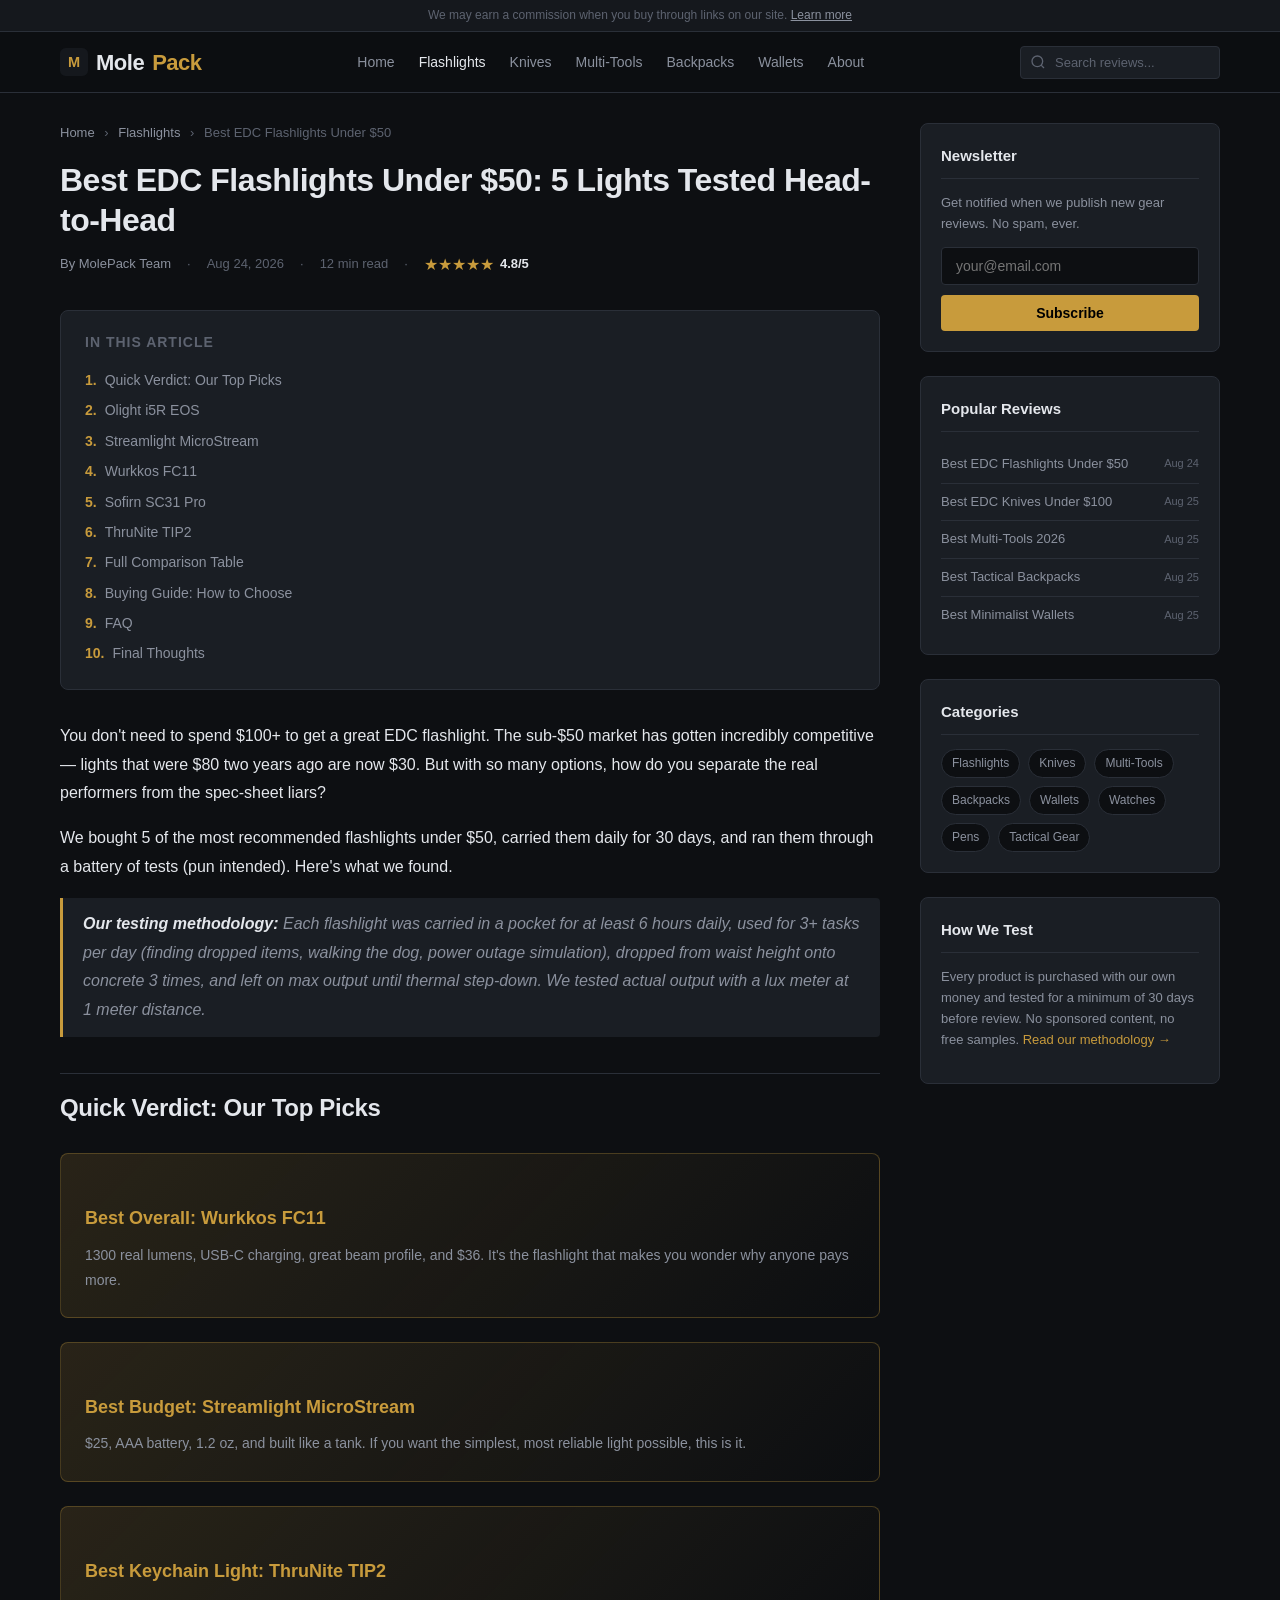
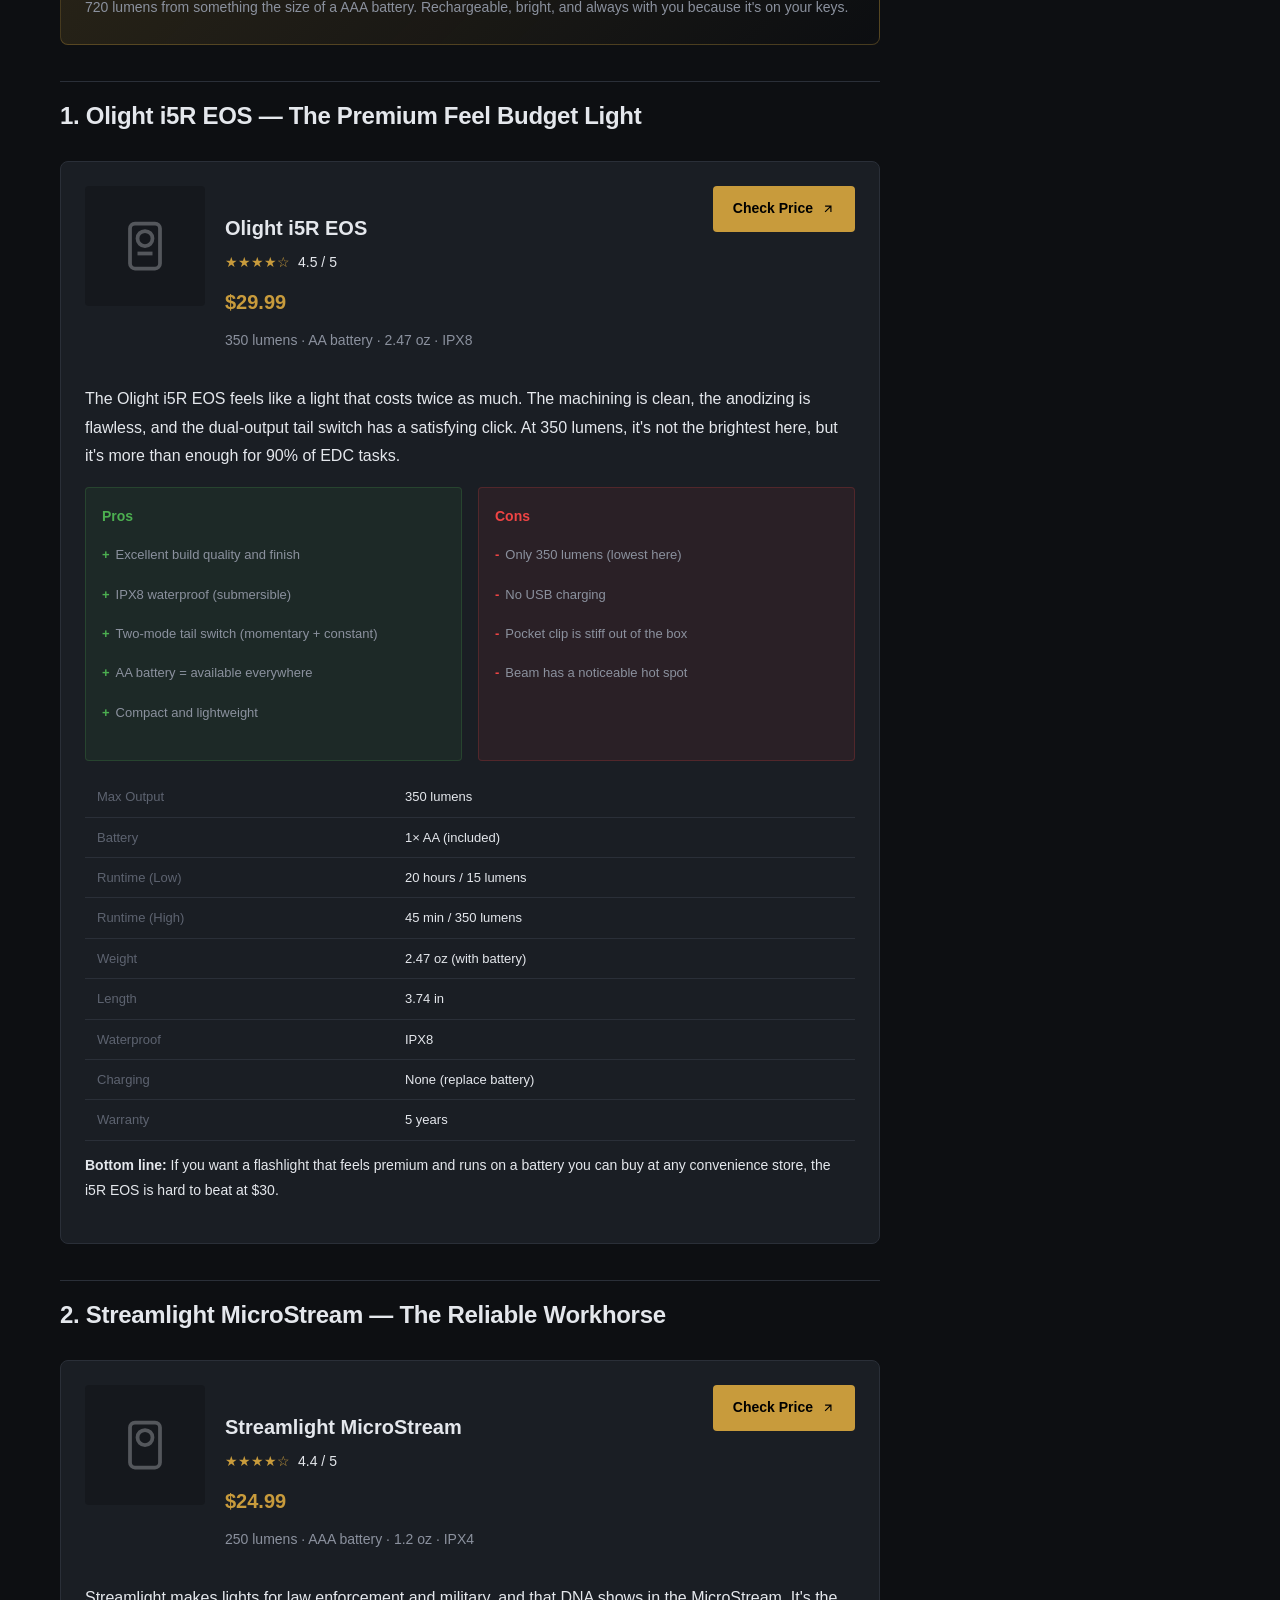
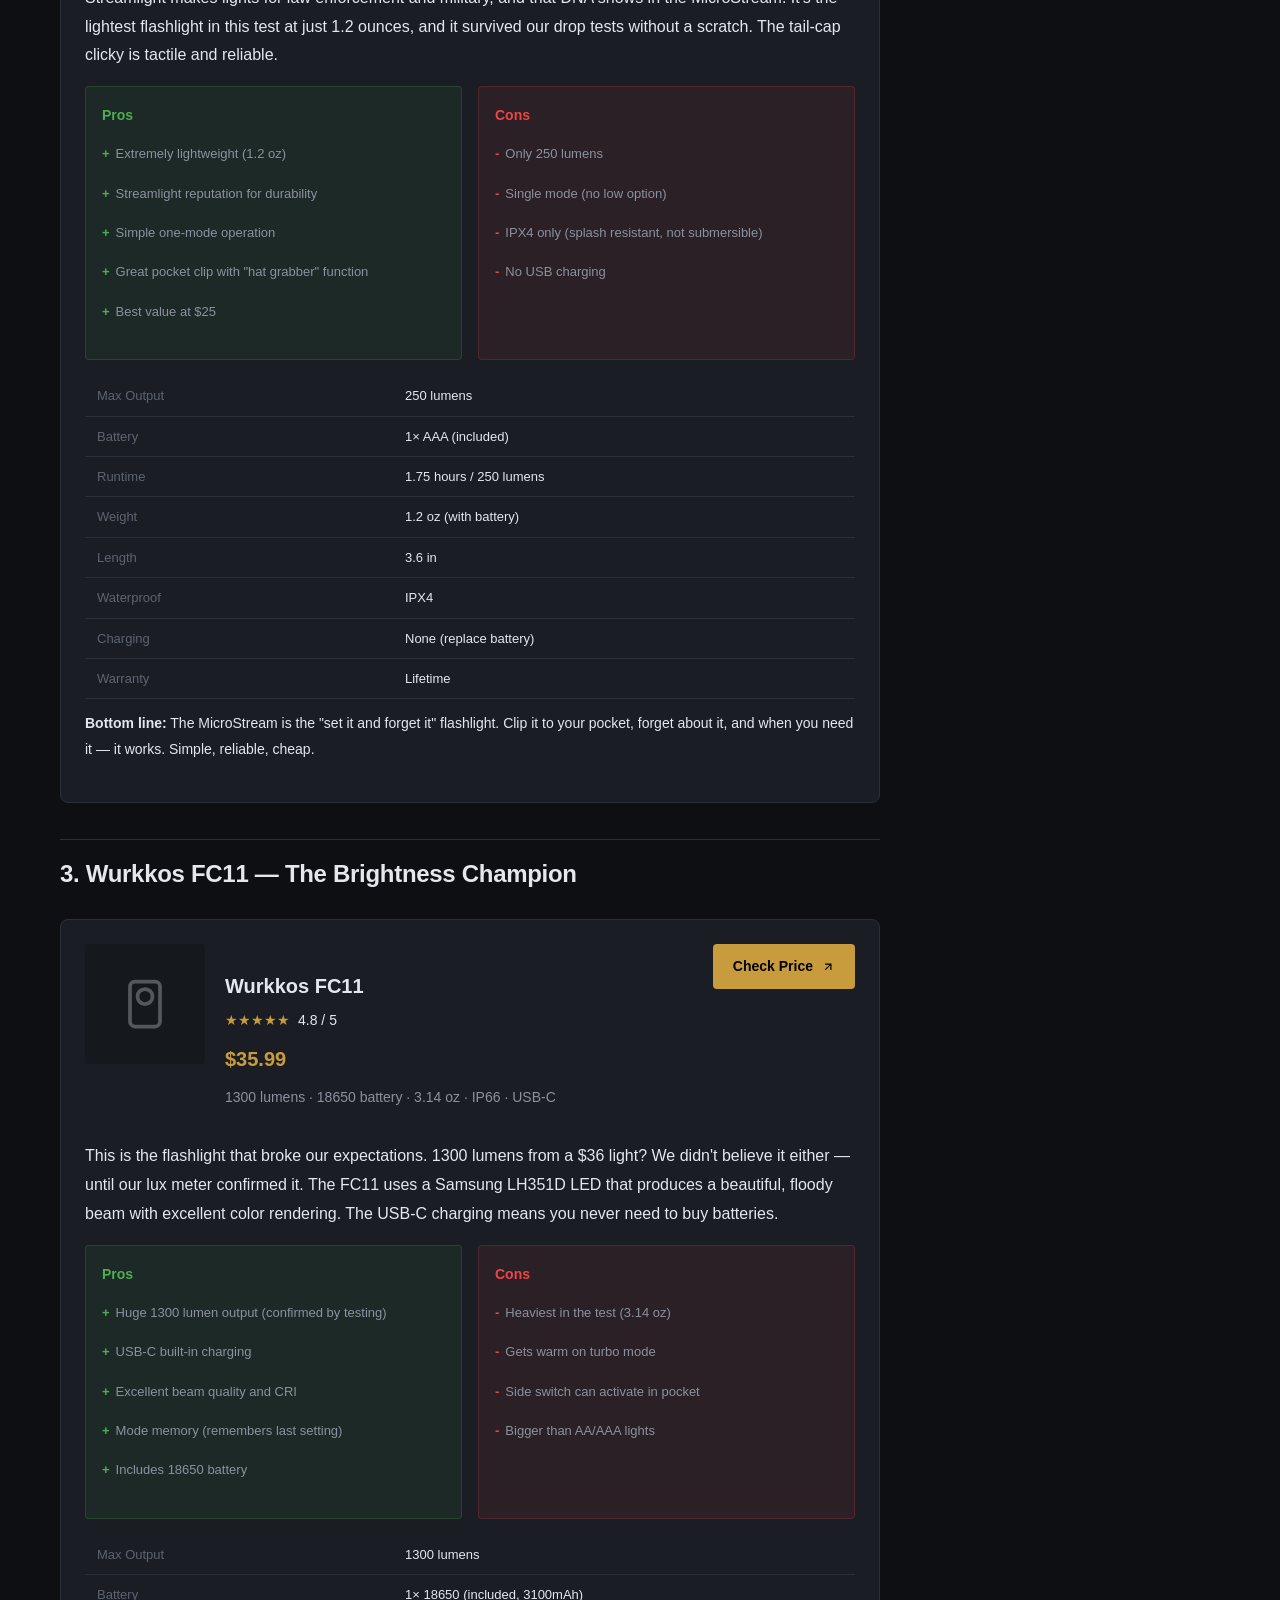
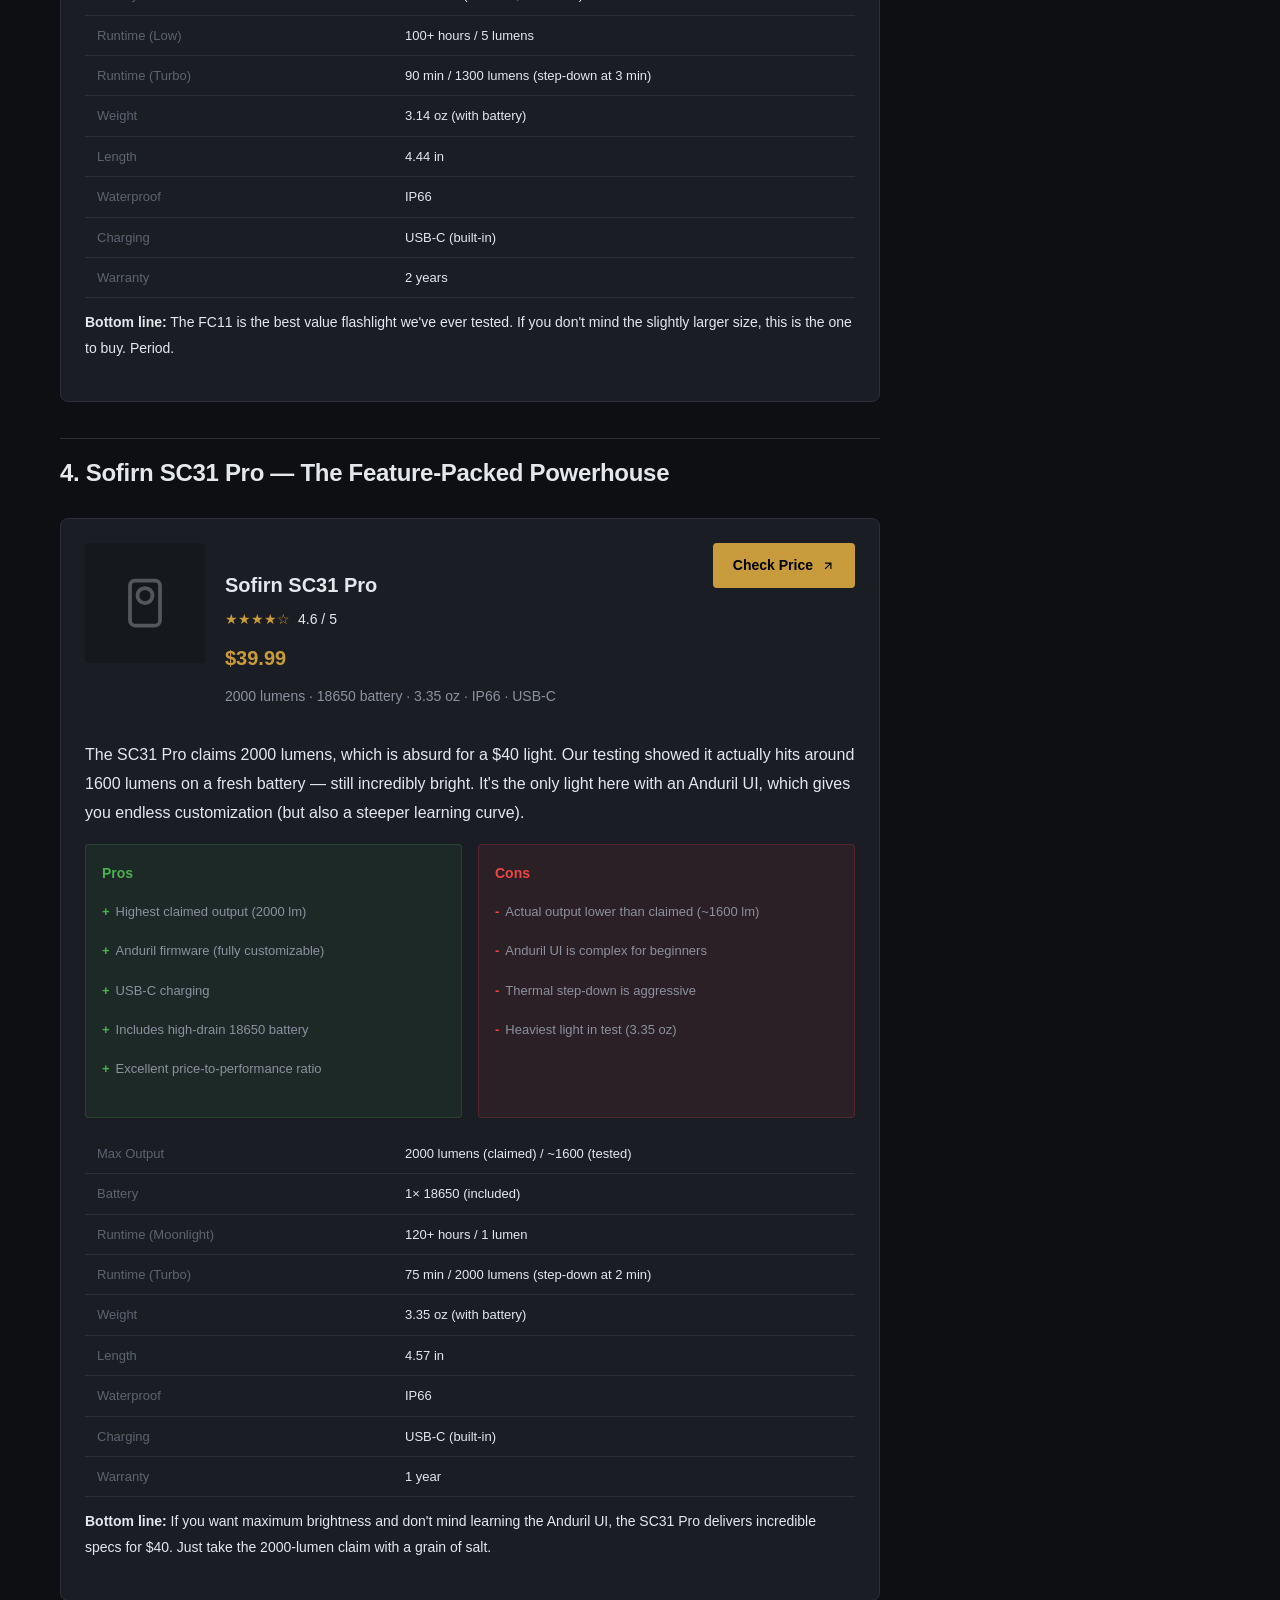
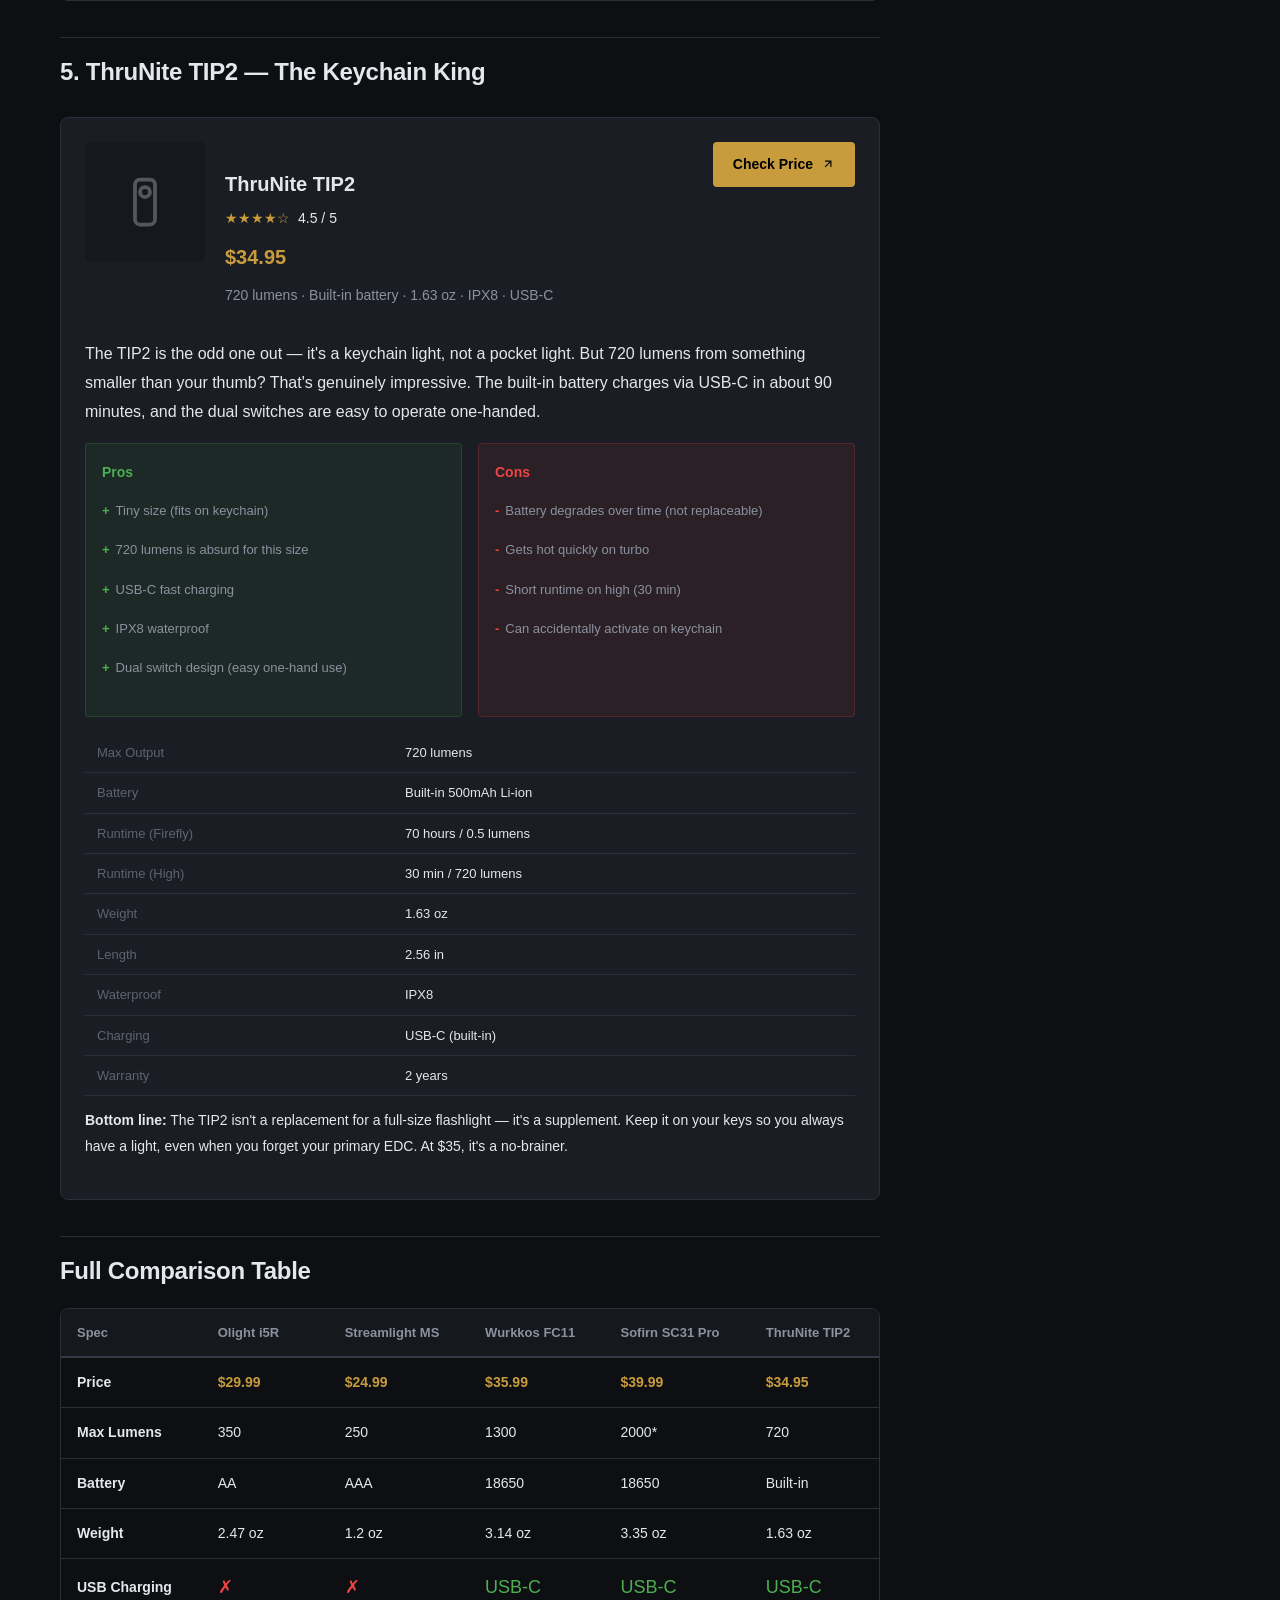
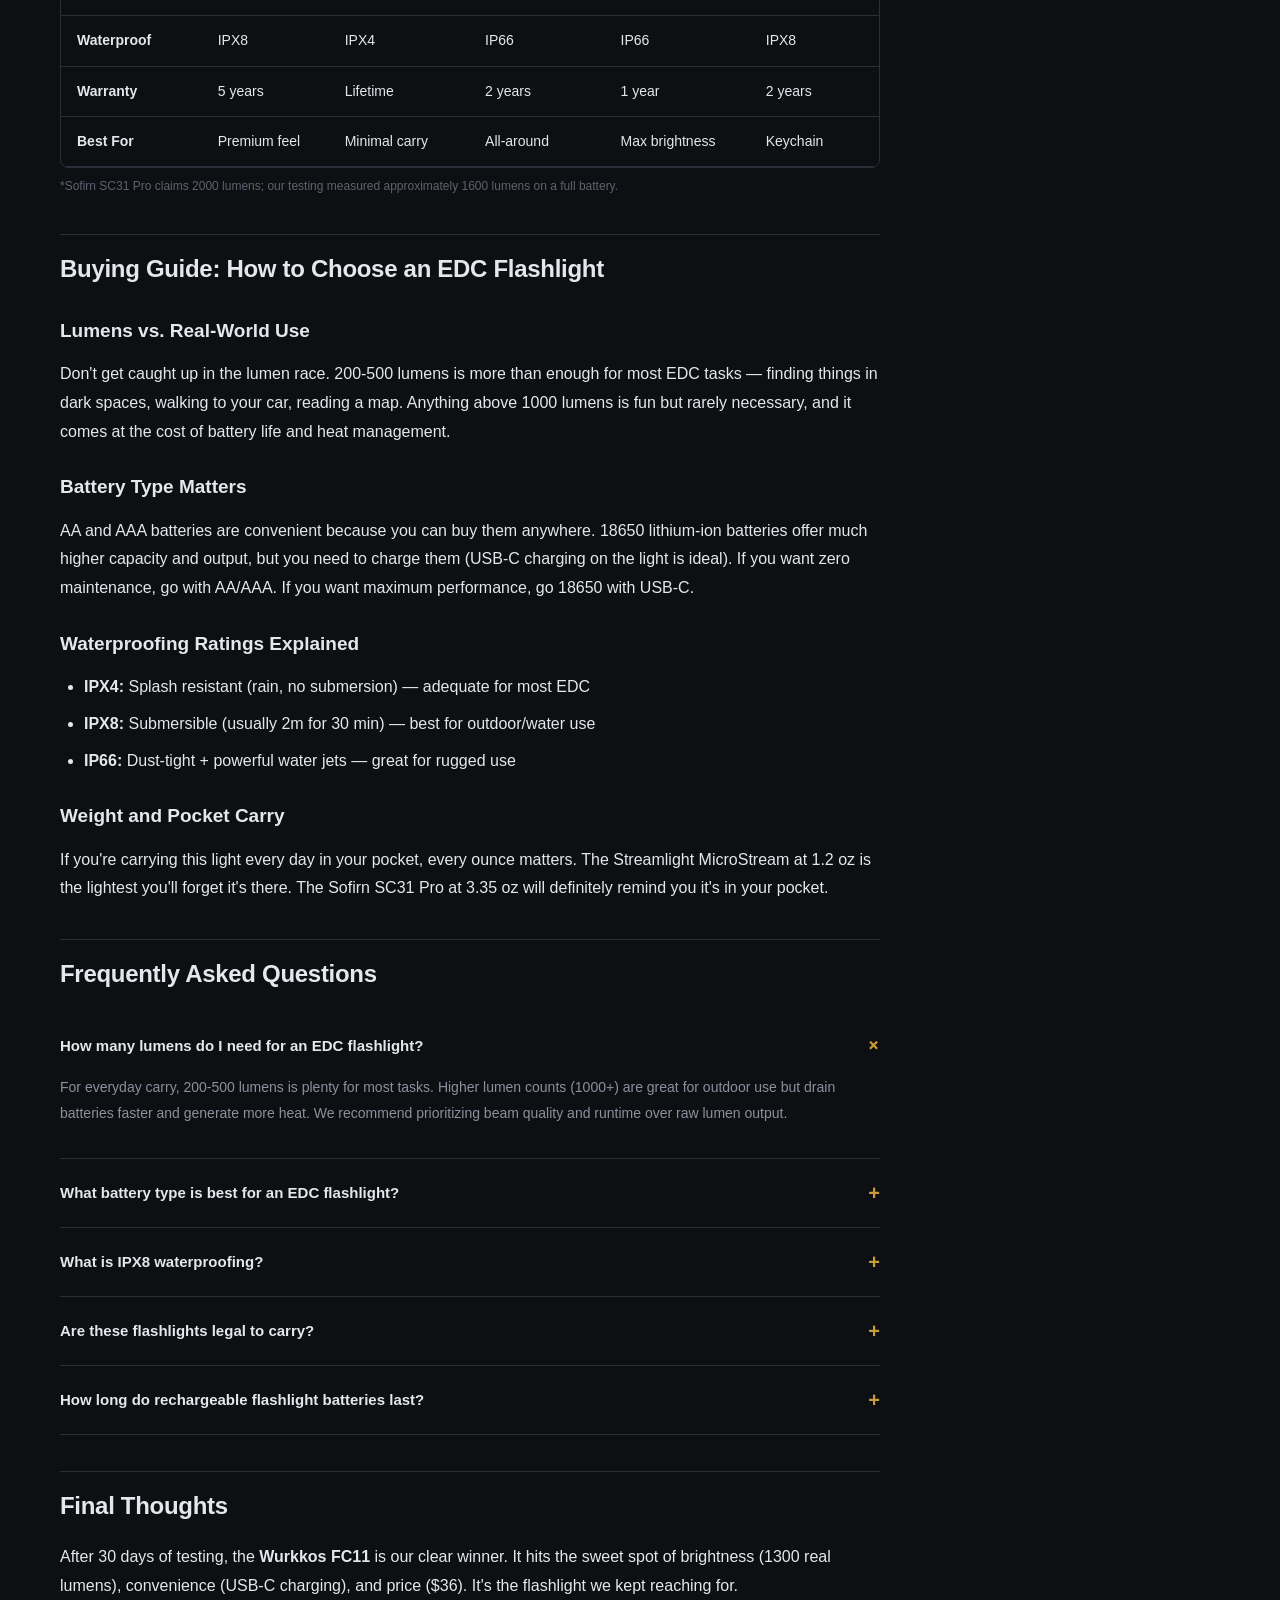
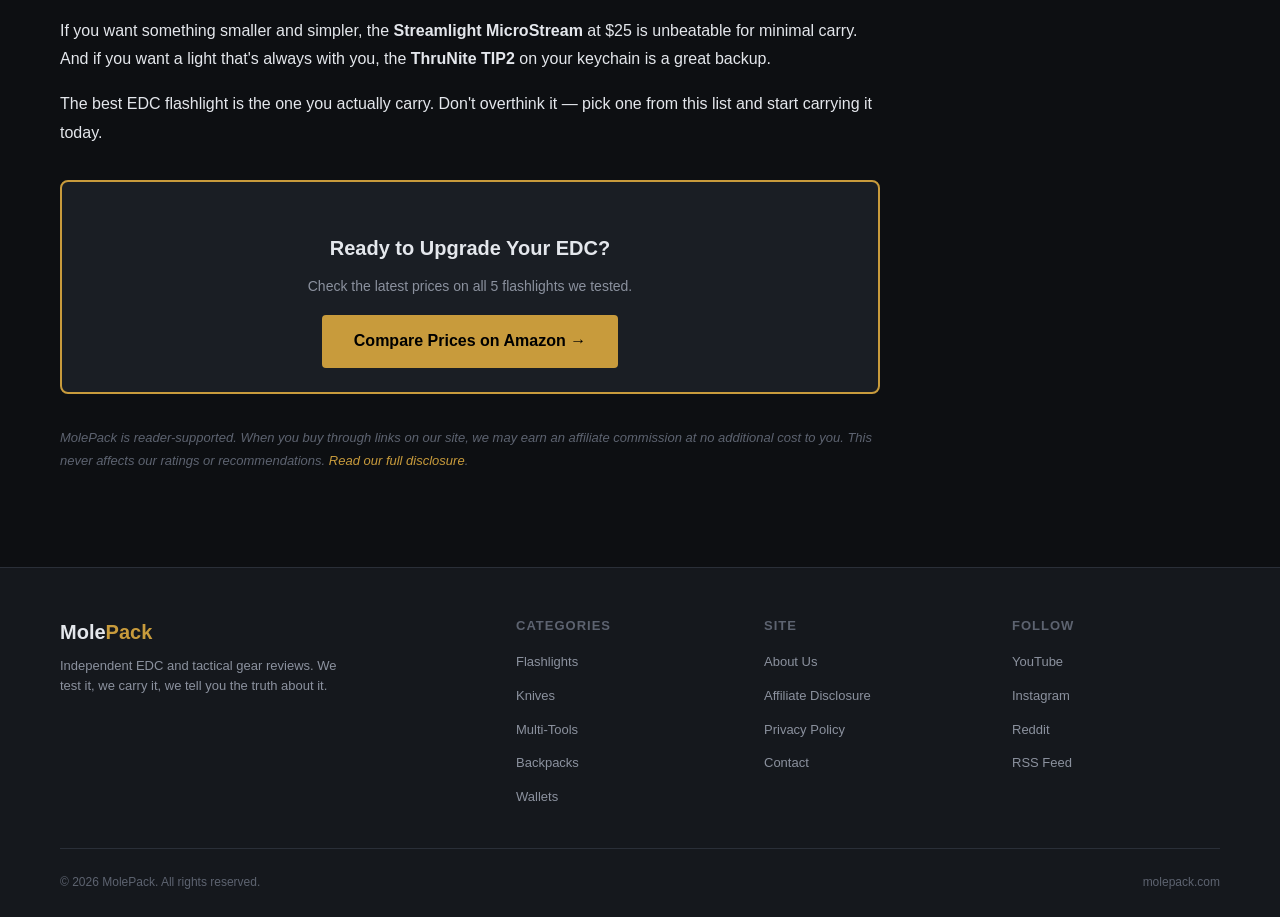
==== commit 48bd2cce: "Replace Amazon placeholder links with affiliate tag ap0509233-20 (flashlight article)" ====
--- a/best-edc-flashlight-under-50.html
+++ b/best-edc-flashlight-under-50.html
@@ -74,10 +74,10 @@
     <nav class="main-nav">
       <a href="index.html">Home</a>
       <a href="best-edc-flashlight-under-50.html">Flashlights</a>
-      <a href="index.html">Knives</a>
-      <a href="index.html">Multi-Tools</a>
-      <a href="index.html">Backpacks</a>
-      <a href="index.html">Wallets</a>
+      <a href="best-edc-knives-under-100.html">Knives</a>
+      <a href="best-edc-multi-tools.html">Multi-Tools</a>
+      <a href="best-tactical-backpacks-under-100.html">Backpacks</a>
+      <a href="best-minimalist-edc-wallets.html">Wallets</a>
       <a href="about.html">About</a>
     </nav>
     <div class="search-box">
@@ -175,7 +175,7 @@
             <div class="product-price">$29.99</div>
             <p style="margin-top: 8px; font-size: 14px; color: var(--text-dim);">350 lumens · AA battery · 2.47 oz · IPX8</p>
           </div>
-          <a href="https://www.olightstore.com" target="_blank" rel="noopener noreferrer nofollow sponsored" class="btn-check-price">
+          <a href="https://www.amazon.com/s?k=Olight+i5R+EOS&tag=ap0509233-20" target="_blank" rel="noopener noreferrer nofollow sponsored" class="btn-check-price">
             Check Price
             <svg width="14" height="14" viewBox="0 0 24 24" fill="none" stroke="currentColor" stroke-width="2"><path d="M7 17l9.2-9.2M17 17V7H7"/></svg>
           </a>
@@ -237,7 +237,7 @@
             <div class="product-price">$24.99</div>
             <p style="margin-top: 8px; font-size: 14px; color: var(--text-dim);">250 lumens · AAA battery · 1.2 oz · IPX4</p>
           </div>
-          <a href="https://www.streamlight.com" target="_blank" rel="noopener noreferrer nofollow sponsored" class="btn-check-price">
+          <a href="https://www.amazon.com/s?k=Streamlight+MicroStream&tag=ap0509233-20" target="_blank" rel="noopener noreferrer nofollow sponsored" class="btn-check-price">
             Check Price
             <svg width="14" height="14" viewBox="0 0 24 24" fill="none" stroke="currentColor" stroke-width="2"><path d="M7 17l9.2-9.2M17 17V7H7"/></svg>
           </a>
@@ -298,7 +298,7 @@
             <div class="product-price">$35.99</div>
             <p style="margin-top: 8px; font-size: 14px; color: var(--text-dim);">1300 lumens · 18650 battery · 3.14 oz · IP66 · USB-C</p>
           </div>
-          <a href="https://www.amazon.com" target="_blank" rel="noopener noreferrer nofollow sponsored" class="btn-check-price">
+          <a href="https://www.amazon.com/s?k=Wurkkos+FC11&tag=ap0509233-20" target="_blank" rel="noopener noreferrer nofollow sponsored" class="btn-check-price">
             Check Price
             <svg width="14" height="14" viewBox="0 0 24 24" fill="none" stroke="currentColor" stroke-width="2"><path d="M7 17l9.2-9.2M17 17V7H7"/></svg>
           </a>
@@ -360,7 +360,7 @@
             <div class="product-price">$39.99</div>
             <p style="margin-top: 8px; font-size: 14px; color: var(--text-dim);">2000 lumens · 18650 battery · 3.35 oz · IP66 · USB-C</p>
           </div>
-          <a href="https://www.amazon.com" target="_blank" rel="noopener noreferrer nofollow sponsored" class="btn-check-price">
+          <a href="https://www.amazon.com/s?k=Sofirn+SC31+Pro&tag=ap0509233-20" target="_blank" rel="noopener noreferrer nofollow sponsored" class="btn-check-price">
             Check Price
             <svg width="14" height="14" viewBox="0 0 24 24" fill="none" stroke="currentColor" stroke-width="2"><path d="M7 17l9.2-9.2M17 17V7H7"/></svg>
           </a>
@@ -422,7 +422,7 @@
             <div class="product-price">$34.95</div>
             <p style="margin-top: 8px; font-size: 14px; color: var(--text-dim);">720 lumens · Built-in battery · 1.63 oz · IPX8 · USB-C</p>
           </div>
-          <a href="https://www.amazon.com" target="_blank" rel="noopener noreferrer nofollow sponsored" class="btn-check-price">
+          <a href="https://www.amazon.com/s?k=ThruNite+TIP2&tag=ap0509233-20" target="_blank" rel="noopener noreferrer nofollow sponsored" class="btn-check-price">
             Check Price
             <svg width="14" height="14" viewBox="0 0 24 24" fill="none" stroke="currentColor" stroke-width="2"><path d="M7 17l9.2-9.2M17 17V7H7"/></svg>
           </a>
@@ -612,7 +612,7 @@
       <div class="cta-box">
         <h3>Ready to Upgrade Your EDC?</h3>
         <p>Check the latest prices on all 5 flashlights we tested.</p>
-        <a href="https://www.amazon.com" target="_blank" rel="noopener noreferrer nofollow sponsored" class="btn-large">Compare Prices on Amazon →</a>
+        <a href="https://www.amazon.com/s?k=EDC+gear&tag=ap0509233-20" target="_blank" rel="noopener noreferrer nofollow sponsored" class="btn-large">Compare Prices on Amazon →</a>
       </div>
 
       <p style="font-size: 13px; color: var(--text-muted); margin-top: 24px;"><em>MolePack is reader-supported. When you buy through links on our site, we may earn an affiliate commission at no additional cost to you. This never affects our ratings or recommendations. <a href="affiliate-disclosure.html">Read our full disclosure</a>.</em></p>
@@ -637,21 +637,21 @@
       <h3>Popular Reviews</h3>
       <ul class="sidebar-link-list">
         <li><a href="best-edc-flashlight-under-50.html">Best EDC Flashlights Under $50 <span class="date">Aug 24</span></a></li>
-        <li><a href="index.html">Best EDC Knives Under $100 <span class="date">Aug 20</span></a></li>
-        <li><a href="index.html">Best Multi-Tools 2026 <span class="date">Aug 18</span></a></li>
-        <li><a href="index.html">Best Tactical Backpacks <span class="date">Aug 15</span></a></li>
-        <li><a href="index.html">Best Minimalist Wallets <span class="date">Aug 12</span></a></li>
+        <li><a href="best-edc-knives-under-100.html">Best EDC Knives Under $100 <span class="date">Aug 25</span></a></li>
+        <li><a href="best-edc-multi-tools.html">Best Multi-Tools 2026 <span class="date">Aug 25</span></a></li>
+        <li><a href="best-tactical-backpacks-under-100.html">Best Tactical Backpacks <span class="date">Aug 25</span></a></li>
+        <li><a href="best-minimalist-edc-wallets.html">Best Minimalist Wallets <span class="date">Aug 25</span></a></li>
       </ul>
     </div>
 
     <div class="sidebar-card">
       <h3>Categories</h3>
       <div class="tag-cloud">
-        <a href="index.html" class="tag">Flashlights</a>
-        <a href="index.html" class="tag">Knives</a>
-        <a href="index.html" class="tag">Multi-Tools</a>
-        <a href="index.html" class="tag">Backpacks</a>
-        <a href="index.html" class="tag">Wallets</a>
+        <a href="best-edc-flashlight-under-50.html" class="tag">Flashlights</a>
+        <a href="best-edc-knives-under-100.html" class="tag">Knives</a>
+        <a href="best-edc-multi-tools.html" class="tag">Multi-Tools</a>
+        <a href="best-tactical-backpacks-under-100.html" class="tag">Backpacks</a>
+        <a href="best-minimalist-edc-wallets.html" class="tag">Wallets</a>
         <a href="index.html" class="tag">Watches</a>
         <a href="index.html" class="tag">Pens</a>
         <a href="index.html" class="tag">Tactical Gear</a>
@@ -677,11 +677,11 @@
       <div class="footer-col">
         <h4>Categories</h4>
         <ul>
-          <li><a href="index.html">Flashlights</a></li>
-          <li><a href="index.html">Knives</a></li>
-          <li><a href="index.html">Multi-Tools</a></li>
-          <li><a href="index.html">Backpacks</a></li>
-          <li><a href="index.html">Wallets</a></li>
+          <li><a href="best-edc-flashlight-under-50.html">Flashlights</a></li>
+          <li><a href="best-edc-knives-under-100.html">Knives</a></li>
+          <li><a href="best-edc-multi-tools.html">Multi-Tools</a></li>
+          <li><a href="best-tactical-backpacks-under-100.html">Backpacks</a></li>
+          <li><a href="best-minimalist-edc-wallets.html">Wallets</a></li>
         </ul>
       </div>
       <div class="footer-col">
--- a/css/style.css
+++ b/css/style.css
@@ -0,0 +1,1096 @@
+/* ============================================
+   MolePack — EDC Review Site
+   Dark Tactical Theme for Cloudflare Pages
+   ============================================ */
+
+:root {
+  --bg: #0d0f12;
+  --bg-alt: #15181d;
+  --bg-card: #1a1e24;
+  --bg-hover: #222730;
+  --border: #2a2f38;
+  --border-light: #353b46;
+  --text: #e4e7ec;
+  --text-dim: #8b919e;
+  --text-muted: #5d6370;
+  --accent: #c89b3c;
+  --accent-hover: #d9ab4a;
+  --accent-dim: rgba(200, 155, 60, 0.15);
+  --green: #4caf50;
+  --red: #ef4444;
+  --blue: #3b82f6;
+  --orange: #f59e0b;
+  --radius: 8px;
+  --radius-sm: 4px;
+  --max-width: 1200px;
+  --shadow: 0 2px 8px rgba(0,0,0,0.3);
+  --shadow-lg: 0 8px 32px rgba(0,0,0,0.4);
+  --transition: 0.2s ease;
+  --font: -apple-system, BlinkMacSystemFont, 'Segoe UI', Roboto, Helvetica, Arial, sans-serif;
+  --font-mono: 'SF Mono', Monaco, 'Cascadia Code', Consolas, monospace;
+}
+
+* { margin: 0; padding: 0; box-sizing: border-box; }
+
+html { scroll-behavior: smooth; -webkit-text-size-adjust: 100%; }
+
+body {
+  font-family: var(--font);
+  background: var(--bg);
+  color: var(--text);
+  line-height: 1.6;
+  font-size: 16px;
+  -webkit-font-smoothing: antialiased;
+}
+
+a { color: var(--accent); text-decoration: none; transition: color var(--transition); }
+a:hover { color: var(--accent-hover); }
+
+img { max-width: 100%; height: auto; display: block; }
+
+/* ========== HEADER ========== */
+.site-header {
+  position: sticky;
+  top: 0;
+  z-index: 100;
+  background: rgba(13, 15, 18, 0.95);
+  backdrop-filter: blur(10px);
+  border-bottom: 1px solid var(--border);
+}
+
+.header-inner {
+  max-width: var(--max-width);
+  margin: 0 auto;
+  padding: 0 20px;
+  display: flex;
+  align-items: center;
+  justify-content: space-between;
+  height: 60px;
+  gap: 20px;
+}
+
+.logo {
+  display: flex;
+  align-items: center;
+  gap: 8px;
+  font-weight: 800;
+  font-size: 22px;
+  letter-spacing: -0.5px;
+  color: var(--text);
+  white-space: nowrap;
+}
+
+.logo span { color: var(--accent); }
+
+.logo svg { flex-shrink: 0; }
+
+.main-nav {
+  display: flex;
+  align-items: center;
+  gap: 24px;
+}
+
+.main-nav a {
+  color: var(--text-dim);
+  font-size: 14px;
+  font-weight: 500;
+  transition: color var(--transition);
+}
+
+.main-nav a:hover, .main-nav a.active {
+  color: var(--text);
+}
+
+.search-box {
+  position: relative;
+  width: 200px;
+}
+
+.search-box input {
+  width: 100%;
+  padding: 8px 12px 8px 34px;
+  background: var(--bg-card);
+  border: 1px solid var(--border);
+  border-radius: var(--radius-sm);
+  color: var(--text);
+  font-size: 13px;
+  outline: none;
+  transition: border-color var(--transition);
+}
+
+.search-box input:focus { border-color: var(--accent); }
+.search-box input::placeholder { color: var(--text-muted); }
+
+.search-box svg {
+  position: absolute;
+  left: 10px;
+  top: 50%;
+  transform: translateY(-50%);
+  color: var(--text-muted);
+  pointer-events: none;
+}
+
+.menu-toggle {
+  display: none;
+  background: none;
+  border: none;
+  color: var(--text);
+  cursor: pointer;
+  padding: 4px;
+}
+
+/* ========== AFFILIATE BAR ========== */
+.affiliate-bar {
+  background: var(--bg-alt);
+  border-bottom: 1px solid var(--border);
+  text-align: center;
+  padding: 6px 20px;
+  font-size: 12px;
+  color: var(--text-muted);
+}
+
+.affiliate-bar a { color: var(--text-dim); text-decoration: underline; }
+
+/* ========== LAYOUT ========== */
+.container {
+  max-width: var(--max-width);
+  margin: 0 auto;
+  padding: 0 20px;
+}
+
+.page-wrap {
+  display: grid;
+  grid-template-columns: 1fr 300px;
+  gap: 40px;
+  max-width: var(--max-width);
+  margin: 0 auto;
+  padding: 30px 20px;
+}
+
+.page-wrap.full-width {
+  grid-template-columns: 1fr;
+}
+
+main { min-width: 0; }
+
+/* ========== HERO ========== */
+.hero {
+  background: linear-gradient(135deg, var(--bg-alt) 0%, var(--bg-card) 100%);
+  border: 1px solid var(--border);
+  border-radius: var(--radius);
+  padding: 48px 40px;
+  margin-bottom: 40px;
+  position: relative;
+  overflow: hidden;
+}
+
+.hero::before {
+  content: '';
+  position: absolute;
+  top: -50%;
+  right: -10%;
+  width: 400px;
+  height: 400px;
+  background: radial-gradient(circle, var(--accent-dim) 0%, transparent 70%);
+  pointer-events: none;
+}
+
+.hero h1 {
+  font-size: 36px;
+  font-weight: 800;
+  letter-spacing: -1px;
+  margin-bottom: 12px;
+  position: relative;
+}
+
+.hero p {
+  font-size: 17px;
+  color: var(--text-dim);
+  max-width: 540px;
+  position: relative;
+}
+
+.hero-badges {
+  display: flex;
+  gap: 12px;
+  margin-top: 20px;
+  position: relative;
+}
+
+.hero-badge {
+  display: inline-flex;
+  align-items: center;
+  gap: 6px;
+  padding: 6px 14px;
+  background: var(--bg);
+  border: 1px solid var(--border-light);
+  border-radius: 20px;
+  font-size: 13px;
+  color: var(--text-dim);
+}
+
+.hero-badge svg { color: var(--accent); }
+
+/* ========== SECTION ========== */
+.section { margin-bottom: 48px; }
+
+.section-header {
+  display: flex;
+  align-items: center;
+  justify-content: space-between;
+  margin-bottom: 20px;
+}
+
+.section-header h2 {
+  font-size: 24px;
+  font-weight: 700;
+  letter-spacing: -0.5px;
+}
+
+.section-header a {
+  font-size: 13px;
+  font-weight: 500;
+}
+
+.section-line {
+  height: 3px;
+  width: 40px;
+  background: var(--accent);
+  border-radius: 2px;
+  margin-bottom: 20px;
+}
+
+/* ========== CARDS GRID ========== */
+.cards-grid {
+  display: grid;
+  grid-template-columns: repeat(auto-fill, minmax(300px, 1fr));
+  gap: 20px;
+}
+
+.review-card {
+  background: var(--bg-card);
+  border: 1px solid var(--border);
+  border-radius: var(--radius);
+  overflow: hidden;
+  transition: transform var(--transition), border-color var(--transition);
+  display: flex;
+  flex-direction: column;
+}
+
+.review-card:hover {
+  transform: translateY(-3px);
+  border-color: var(--border-light);
+}
+
+.card-img {
+  width: 100%;
+  aspect-ratio: 16/10;
+  background: var(--bg-alt);
+  display: flex;
+  align-items: center;
+  justify-content: center;
+  overflow: hidden;
+  position: relative;
+}
+
+.card-img svg { width: 60%; height: 60%; opacity: 0.3; }
+
+.card-badge {
+  position: absolute;
+  top: 10px;
+  left: 10px;
+  padding: 4px 10px;
+  border-radius: 4px;
+  font-size: 11px;
+  font-weight: 700;
+  text-transform: uppercase;
+  letter-spacing: 0.5px;
+}
+
+.card-badge.top-pick { background: var(--green); color: #fff; }
+.card-badge.budget { background: var(--blue); color: #fff; }
+.card-badge.premium { background: var(--accent); color: #000; }
+
+.card-body {
+  padding: 16px;
+  flex: 1;
+  display: flex;
+  flex-direction: column;
+}
+
+.card-category {
+  font-size: 11px;
+  text-transform: uppercase;
+  letter-spacing: 1px;
+  color: var(--text-muted);
+  margin-bottom: 6px;
+}
+
+.card-title {
+  font-size: 16px;
+  font-weight: 700;
+  margin-bottom: 8px;
+  line-height: 1.4;
+}
+
+.card-title a { color: var(--text); }
+.card-title a:hover { color: var(--accent); }
+
+.card-excerpt {
+  font-size: 13px;
+  color: var(--text-dim);
+  margin-bottom: 12px;
+  flex: 1;
+}
+
+.card-meta {
+  display: flex;
+  align-items: center;
+  justify-content: space-between;
+  font-size: 12px;
+  color: var(--text-muted);
+}
+
+.rating {
+  display: flex;
+  align-items: center;
+  gap: 4px;
+}
+
+.rating-stars { color: var(--accent); letter-spacing: 1px; }
+.rating-num { font-weight: 700; color: var(--text); }
+
+/* ========== ARTICLE LIST ========== */
+.article-list { display: flex; flex-direction: column; gap: 16px; }
+
+.article-item {
+  display: flex;
+  gap: 16px;
+  padding: 16px;
+  background: var(--bg-card);
+  border: 1px solid var(--border);
+  border-radius: var(--radius);
+  transition: border-color var(--transition);
+}
+
+.article-item:hover { border-color: var(--border-light); }
+
+.article-thumb {
+  width: 120px;
+  height: 80px;
+  border-radius: var(--radius-sm);
+  background: var(--bg-alt);
+  flex-shrink: 0;
+  display: flex;
+  align-items: center;
+  justify-content: center;
+}
+
+.article-thumb svg { width: 40px; height: 40px; opacity: 0.3; }
+
+.article-content { flex: 1; min-width: 0; }
+
+.article-content h3 {
+  font-size: 15px;
+  font-weight: 700;
+  margin-bottom: 4px;
+}
+
+.article-content h3 a { color: var(--text); }
+.article-content h3 a:hover { color: var(--accent); }
+
+.article-content p {
+  font-size: 13px;
+  color: var(--text-dim);
+  margin-bottom: 6px;
+}
+
+.article-content .article-meta {
+  font-size: 12px;
+  color: var(--text-muted);
+}
+
+/* ========== COMPARISON TABLE ========== */
+.comparison-table-wrap {
+  overflow-x: auto;
+  border-radius: var(--radius);
+  border: 1px solid var(--border);
+}
+
+.comparison-table {
+  width: 100%;
+  border-collapse: collapse;
+  font-size: 14px;
+  min-width: 600px;
+}
+
+.comparison-table th {
+  background: var(--bg-alt);
+  padding: 12px 16px;
+  text-align: left;
+  font-weight: 700;
+  font-size: 13px;
+  color: var(--text-dim);
+  border-bottom: 2px solid var(--border-light);
+  white-space: nowrap;
+}
+
+.comparison-table td {
+  padding: 12px 16px;
+  border-bottom: 1px solid var(--border);
+  vertical-align: middle;
+}
+
+.comparison-table tr:hover td { background: var(--bg-hover); }
+
+.comparison-table .product-name { font-weight: 600; color: var(--text); }
+.comparison-table .price { font-weight: 700; color: var(--accent); }
+.comparison-table .check { color: var(--green); font-size: 18px; }
+.comparison-table .cross { color: var(--red); font-size: 18px; }
+
+.btn-small {
+  display: inline-block;
+  padding: 6px 14px;
+  background: var(--accent);
+  color: #000;
+  font-size: 12px;
+  font-weight: 700;
+  border-radius: var(--radius-sm);
+  transition: background var(--transition);
+}
+
+.btn-small:hover { background: var(--accent-hover); color: #000; }
+
+/* ========== SIDEBAR ========== */
+.sidebar {
+  display: flex;
+  flex-direction: column;
+  gap: 24px;
+}
+
+.sidebar-card {
+  background: var(--bg-card);
+  border: 1px solid var(--border);
+  border-radius: var(--radius);
+  padding: 20px;
+}
+
+.sidebar-card h3 {
+  font-size: 15px;
+  font-weight: 700;
+  margin-bottom: 14px;
+  padding-bottom: 10px;
+  border-bottom: 1px solid var(--border);
+}
+
+.newsletter-form { display: flex; flex-direction: column; gap: 10px; }
+
+.newsletter-form input {
+  padding: 10px 14px;
+  background: var(--bg);
+  border: 1px solid var(--border);
+  border-radius: var(--radius-sm);
+  color: var(--text);
+  font-size: 14px;
+  outline: none;
+}
+
+.newsletter-form input:focus { border-color: var(--accent); }
+
+.newsletter-form button {
+  padding: 10px;
+  background: var(--accent);
+  color: #000;
+  border: none;
+  border-radius: var(--radius-sm);
+  font-weight: 700;
+  font-size: 14px;
+  cursor: pointer;
+  transition: background var(--transition);
+}
+
+.newsletter-form button:hover { background: var(--accent-hover); }
+
+.sidebar-card p { font-size: 13px; color: var(--text-dim); margin-bottom: 12px; }
+
+.tag-cloud { display: flex; flex-wrap: wrap; gap: 8px; }
+
+.tag {
+  padding: 4px 10px;
+  background: var(--bg);
+  border: 1px solid var(--border);
+  border-radius: 20px;
+  font-size: 12px;
+  color: var(--text-dim);
+  transition: all var(--transition);
+}
+
+.tag:hover { border-color: var(--accent); color: var(--accent); }
+
+.sidebar-link-list { list-style: none; }
+
+.sidebar-link-list li {
+  padding: 8px 0;
+  border-bottom: 1px solid var(--border);
+}
+
+.sidebar-link-list li:last-child { border-bottom: none; }
+
+.sidebar-link-list a {
+  font-size: 13px;
+  color: var(--text-dim);
+  display: flex;
+  justify-content: space-between;
+  align-items: center;
+}
+
+.sidebar-link-list a:hover { color: var(--accent); }
+
+.sidebar-link-list .date { font-size: 11px; color: var(--text-muted); }
+
+/* ========== ARTICLE PAGE ========== */
+.article-header { margin-bottom: 32px; }
+
+.breadcrumb {
+  font-size: 13px;
+  color: var(--text-muted);
+  margin-bottom: 16px;
+}
+
+.breadcrumb a { color: var(--text-dim); }
+.breadcrumb span { margin: 0 6px; }
+
+.article-title {
+  font-size: 32px;
+  font-weight: 800;
+  line-height: 1.25;
+  letter-spacing: -0.5px;
+  margin-bottom: 12px;
+}
+
+.article-meta {
+  display: flex;
+  align-items: center;
+  gap: 16px;
+  font-size: 13px;
+  color: var(--text-muted);
+}
+
+.article-meta .author { color: var(--text-dim); font-weight: 500; }
+
+.article-meta .rating-large {
+  display: flex;
+  align-items: center;
+  gap: 6px;
+}
+
+.article-meta .rating-large .stars { color: var(--accent); font-size: 16px; }
+.article-meta .rating-large .score { font-weight: 700; color: var(--text); }
+
+/* Table of Contents */
+.toc {
+  background: var(--bg-card);
+  border: 1px solid var(--border);
+  border-radius: var(--radius);
+  padding: 20px 24px;
+  margin-bottom: 32px;
+}
+
+.toc h3 {
+  font-size: 14px;
+  text-transform: uppercase;
+  letter-spacing: 1px;
+  color: var(--text-muted);
+  margin-bottom: 12px;
+}
+
+.toc ol {
+  list-style: none;
+  counter-reset: toc;
+}
+
+.toc ol li {
+  counter-increment: toc;
+  padding: 4px 0;
+  font-size: 14px;
+}
+
+.toc ol li::before {
+  content: counter(toc) ".";
+  color: var(--accent);
+  font-weight: 700;
+  margin-right: 8px;
+}
+
+.toc a { color: var(--text-dim); }
+.toc a:hover { color: var(--accent); }
+
+/* Article Body */
+.article-body { font-size: 16px; line-height: 1.8; }
+
+.article-body h2 {
+  font-size: 24px;
+  font-weight: 700;
+  margin: 36px 0 16px;
+  padding-top: 12px;
+  border-top: 1px solid var(--border);
+  letter-spacing: -0.3px;
+}
+
+.article-body h2:first-child { border-top: none; padding-top: 0; }
+
+.article-body h3 {
+  font-size: 19px;
+  font-weight: 700;
+  margin: 24px 0 12px;
+}
+
+.article-body p { margin-bottom: 16px; color: var(--text); }
+
+.article-body ul, .article-body ol {
+  margin-bottom: 16px;
+  padding-left: 24px;
+}
+
+.article-body li { margin-bottom: 8px; }
+
+.article-body strong { color: var(--text); font-weight: 700; }
+
+.article-body blockquote {
+  border-left: 3px solid var(--accent);
+  padding: 12px 20px;
+  background: var(--bg-card);
+  border-radius: 0 var(--radius-sm) var(--radius-sm) 0;
+  margin-bottom: 16px;
+  color: var(--text-dim);
+  font-style: italic;
+}
+
+/* Product Review Box */
+.product-review {
+  background: var(--bg-card);
+  border: 1px solid var(--border);
+  border-radius: var(--radius);
+  padding: 24px;
+  margin: 24px 0;
+}
+
+.product-review-header {
+  display: flex;
+  align-items: flex-start;
+  gap: 20px;
+  margin-bottom: 16px;
+  flex-wrap: wrap;
+}
+
+.product-review-img {
+  width: 120px;
+  height: 120px;
+  border-radius: var(--radius-sm);
+  background: var(--bg-alt);
+  display: flex;
+  align-items: center;
+  justify-content: center;
+  flex-shrink: 0;
+}
+
+.product-review-img svg { width: 50%; height: 50%; opacity: 0.3; }
+
+.product-review-info { flex: 1; min-width: 200px; }
+
+.product-review-info h3 {
+  font-size: 20px;
+  font-weight: 700;
+  margin-bottom: 4px;
+}
+
+.product-review-info .product-rating {
+  display: flex;
+  align-items: center;
+  gap: 8px;
+  margin-bottom: 8px;
+  font-size: 14px;
+}
+
+.product-review-info .product-rating .stars { color: var(--accent); }
+
+.product-review-info .product-price {
+  font-size: 20px;
+  font-weight: 800;
+  color: var(--accent);
+}
+
+.product-review-info .product-price del {
+  color: var(--text-muted);
+  font-weight: 400;
+  font-size: 15px;
+  margin-left: 6px;
+}
+
+.btn-check-price {
+  display: inline-flex;
+  align-items: center;
+  gap: 8px;
+  padding: 10px 20px;
+  background: var(--accent);
+  color: #000;
+  font-weight: 700;
+  font-size: 14px;
+  border-radius: var(--radius-sm);
+  transition: background var(--transition);
+  white-space: nowrap;
+}
+
+.btn-check-price:hover { background: var(--accent-hover); color: #000; }
+
+/* Pros & Cons */
+.pros-cons {
+  display: grid;
+  grid-template-columns: 1fr 1fr;
+  gap: 16px;
+  margin: 16px 0;
+}
+
+.pros-cons-box {
+  padding: 16px;
+  border-radius: var(--radius-sm);
+}
+
+.pros-cons-box.pros {
+  background: rgba(76, 175, 80, 0.08);
+  border: 1px solid rgba(76, 175, 80, 0.2);
+}
+
+.pros-cons-box.cons {
+  background: rgba(239, 68, 68, 0.08);
+  border: 1px solid rgba(239, 68, 68, 0.2);
+}
+
+.pros-cons-box h4 {
+  font-size: 14px;
+  font-weight: 700;
+  margin-bottom: 10px;
+  display: flex;
+  align-items: center;
+  gap: 6px;
+}
+
+.pros-cons-box.pros h4 { color: var(--green); }
+.pros-cons-box.cons h4 { color: var(--red); }
+
+.pros-cons-box ul { list-style: none; padding: 0; }
+
+.pros-cons-box li {
+  font-size: 13px;
+  padding: 4px 0;
+  color: var(--text-dim);
+  display: flex;
+  gap: 6px;
+}
+
+.pros-cons-box.pros li::before { content: '+'; color: var(--green); font-weight: 700; }
+.pros-cons-box.cons li::before { content: '-'; color: var(--red); font-weight: 700; }
+
+/* Spec Table */
+.spec-table {
+  width: 100%;
+  border-collapse: collapse;
+  font-size: 13px;
+  margin: 12px 0;
+}
+
+.spec-table th, .spec-table td {
+  padding: 8px 12px;
+  border-bottom: 1px solid var(--border);
+  text-align: left;
+}
+
+.spec-table th {
+  color: var(--text-muted);
+  font-weight: 500;
+  width: 40%;
+}
+
+.spec-table td { color: var(--text); font-weight: 500; }
+
+/* Verdict Box */
+.verdict-box {
+  background: linear-gradient(135deg, var(--accent-dim), transparent);
+  border: 1px solid rgba(200, 155, 60, 0.3);
+  border-radius: var(--radius);
+  padding: 24px;
+  margin: 24px 0;
+}
+
+.verdict-box h3 {
+  font-size: 18px;
+  font-weight: 700;
+  margin-bottom: 8px;
+  color: var(--accent);
+}
+
+.verdict-box p { font-size: 14px; color: var(--text-dim); margin: 0; }
+
+/* FAQ */
+.faq-item {
+  border-bottom: 1px solid var(--border);
+  padding: 16px 0;
+}
+
+.faq-item summary {
+  font-weight: 600;
+  font-size: 15px;
+  cursor: pointer;
+  list-style: none;
+  display: flex;
+  justify-content: space-between;
+  align-items: center;
+}
+
+.faq-item summary::-webkit-details-marker { display: none; }
+
+.faq-item summary::after {
+  content: '+';
+  font-size: 20px;
+  color: var(--accent);
+  transition: transform var(--transition);
+}
+
+.faq-item[open] summary::after { transform: rotate(45deg); }
+
+.faq-item p {
+  margin-top: 12px;
+  font-size: 14px;
+  color: var(--text-dim);
+}
+
+/* CTA Box */
+.cta-box {
+  background: var(--bg-card);
+  border: 2px solid var(--accent);
+  border-radius: var(--radius);
+  padding: 24px;
+  text-align: center;
+  margin: 32px 0;
+}
+
+.cta-box h3 {
+  font-size: 20px;
+  font-weight: 700;
+  margin-bottom: 8px;
+}
+
+.cta-box p {
+  font-size: 14px;
+  color: var(--text-dim);
+  margin-bottom: 16px;
+}
+
+.btn-large {
+  display: inline-block;
+  padding: 12px 32px;
+  background: var(--accent);
+  color: #000;
+  font-weight: 700;
+  font-size: 16px;
+  border-radius: var(--radius-sm);
+  transition: background var(--transition);
+}
+
+.btn-large:hover { background: var(--accent-hover); color: #000; }
+
+/* ========== FOOTER ========== */
+.site-footer {
+  background: var(--bg-alt);
+  border-top: 1px solid var(--border);
+  padding: 48px 0 24px;
+  margin-top: 48px;
+}
+
+.footer-inner {
+  max-width: var(--max-width);
+  margin: 0 auto;
+  padding: 0 20px;
+}
+
+.footer-grid {
+  display: grid;
+  grid-template-columns: 2fr 1fr 1fr 1fr;
+  gap: 40px;
+  margin-bottom: 32px;
+}
+
+.footer-brand h3 {
+  font-size: 20px;
+  font-weight: 800;
+  margin-bottom: 8px;
+}
+
+.footer-brand h3 span { color: var(--accent); }
+
+.footer-brand p {
+  font-size: 13px;
+  color: var(--text-dim);
+  max-width: 300px;
+}
+
+.footer-col h4 {
+  font-size: 13px;
+  text-transform: uppercase;
+  letter-spacing: 1px;
+  color: var(--text-muted);
+  margin-bottom: 12px;
+}
+
+.footer-col ul { list-style: none; }
+
+.footer-col li { margin-bottom: 8px; }
+
+.footer-col a {
+  font-size: 13px;
+  color: var(--text-dim);
+}
+
+.footer-col a:hover { color: var(--accent); }
+
+.footer-bottom {
+  display: flex;
+  justify-content: space-between;
+  align-items: center;
+  padding-top: 24px;
+  border-top: 1px solid var(--border);
+  font-size: 12px;
+  color: var(--text-muted);
+}
+
+/* ========== ALERT / NOTICE ========== */
+.notice {
+  padding: 12px 16px;
+  border-radius: var(--radius-sm);
+  font-size: 14px;
+  margin-bottom: 16px;
+}
+
+.notice.info {
+  background: rgba(59, 130, 246, 0.1);
+  border: 1px solid rgba(59, 130, 246, 0.2);
+  color: var(--blue);
+}
+
+/* ========== PAGE HEADER (non-home pages) ========== */
+.page-header {
+  background: var(--bg-alt);
+  border-bottom: 1px solid var(--border);
+  padding: 32px 0;
+}
+
+.page-header h1 {
+  font-size: 28px;
+  font-weight: 800;
+  margin-bottom: 8px;
+}
+
+.page-header p {
+  font-size: 15px;
+  color: var(--text-dim);
+}
+
+/* ========== LEGAL/STATIC PAGE ========== */
+.legal-content {
+  max-width: 760px;
+  margin: 0 auto;
+  padding: 40px 20px;
+}
+
+.legal-content h1 {
+  font-size: 30px;
+  font-weight: 800;
+  margin-bottom: 8px;
+}
+
+.legal-content .last-updated {
+  font-size: 13px;
+  color: var(--text-muted);
+  margin-bottom: 32px;
+}
+
+.legal-content h2 {
+  font-size: 20px;
+  font-weight: 700;
+  margin: 28px 0 12px;
+}
+
+.legal-content p {
+  margin-bottom: 14px;
+  color: var(--text-dim);
+}
+
+.legal-content ul { margin-bottom: 14px; padding-left: 24px; }
+.legal-content li { margin-bottom: 6px; color: var(--text-dim); }
+
+/* ========== RESPONSIVE ========== */
+@media (max-width: 960px) {
+  .page-wrap {
+    grid-template-columns: 1fr;
+  }
+  .sidebar { display: none; }
+  .footer-grid {
+    grid-template-columns: 1fr 1fr;
+  }
+}
+
+@media (max-width: 768px) {
+  .main-nav { display: none; }
+  .search-box { display: none; }
+  .menu-toggle { display: block; }
+
+  .main-nav.open {
+    display: flex;
+    flex-direction: column;
+    position: absolute;
+    top: 60px;
+    left: 0;
+    right: 0;
+    background: var(--bg);
+    border-bottom: 1px solid var(--border);
+    padding: 20px;
+    gap: 16px;
+  }
+
+  .hero { padding: 32px 24px; }
+  .hero h1 { font-size: 26px; }
+  .hero p { font-size: 15px; }
+
+  .article-title { font-size: 24px; }
+
+  .pros-cons { grid-template-columns: 1fr; }
+
+  .product-review-header { flex-direction: column; }
+
+  .cards-grid {
+    grid-template-columns: 1fr;
+  }
+
+  .footer-grid {
+    grid-template-columns: 1fr;
+    gap: 24px;
+  }
+
+  .footer-bottom {
+    flex-direction: column;
+    gap: 8px;
+    text-align: center;
+  }
+
+  .article-item { flex-direction: column; }
+  .article-thumb { width: 100%; height: 120px; }
+}
+
+/* ========== SCROLLBAR ========== */
+::-webkit-scrollbar { width: 10px; }
+::-webkit-scrollbar-track { background: var(--bg); }
+::-webkit-scrollbar-thumb { background: var(--border-light); border-radius: 5px; }
+::-webkit-scrollbar-thumb:hover { background: var(--text-muted); }
+
+/* ========== SELECTION ========== */
+::selection { background: var(--accent-dim); color: var(--text); }
